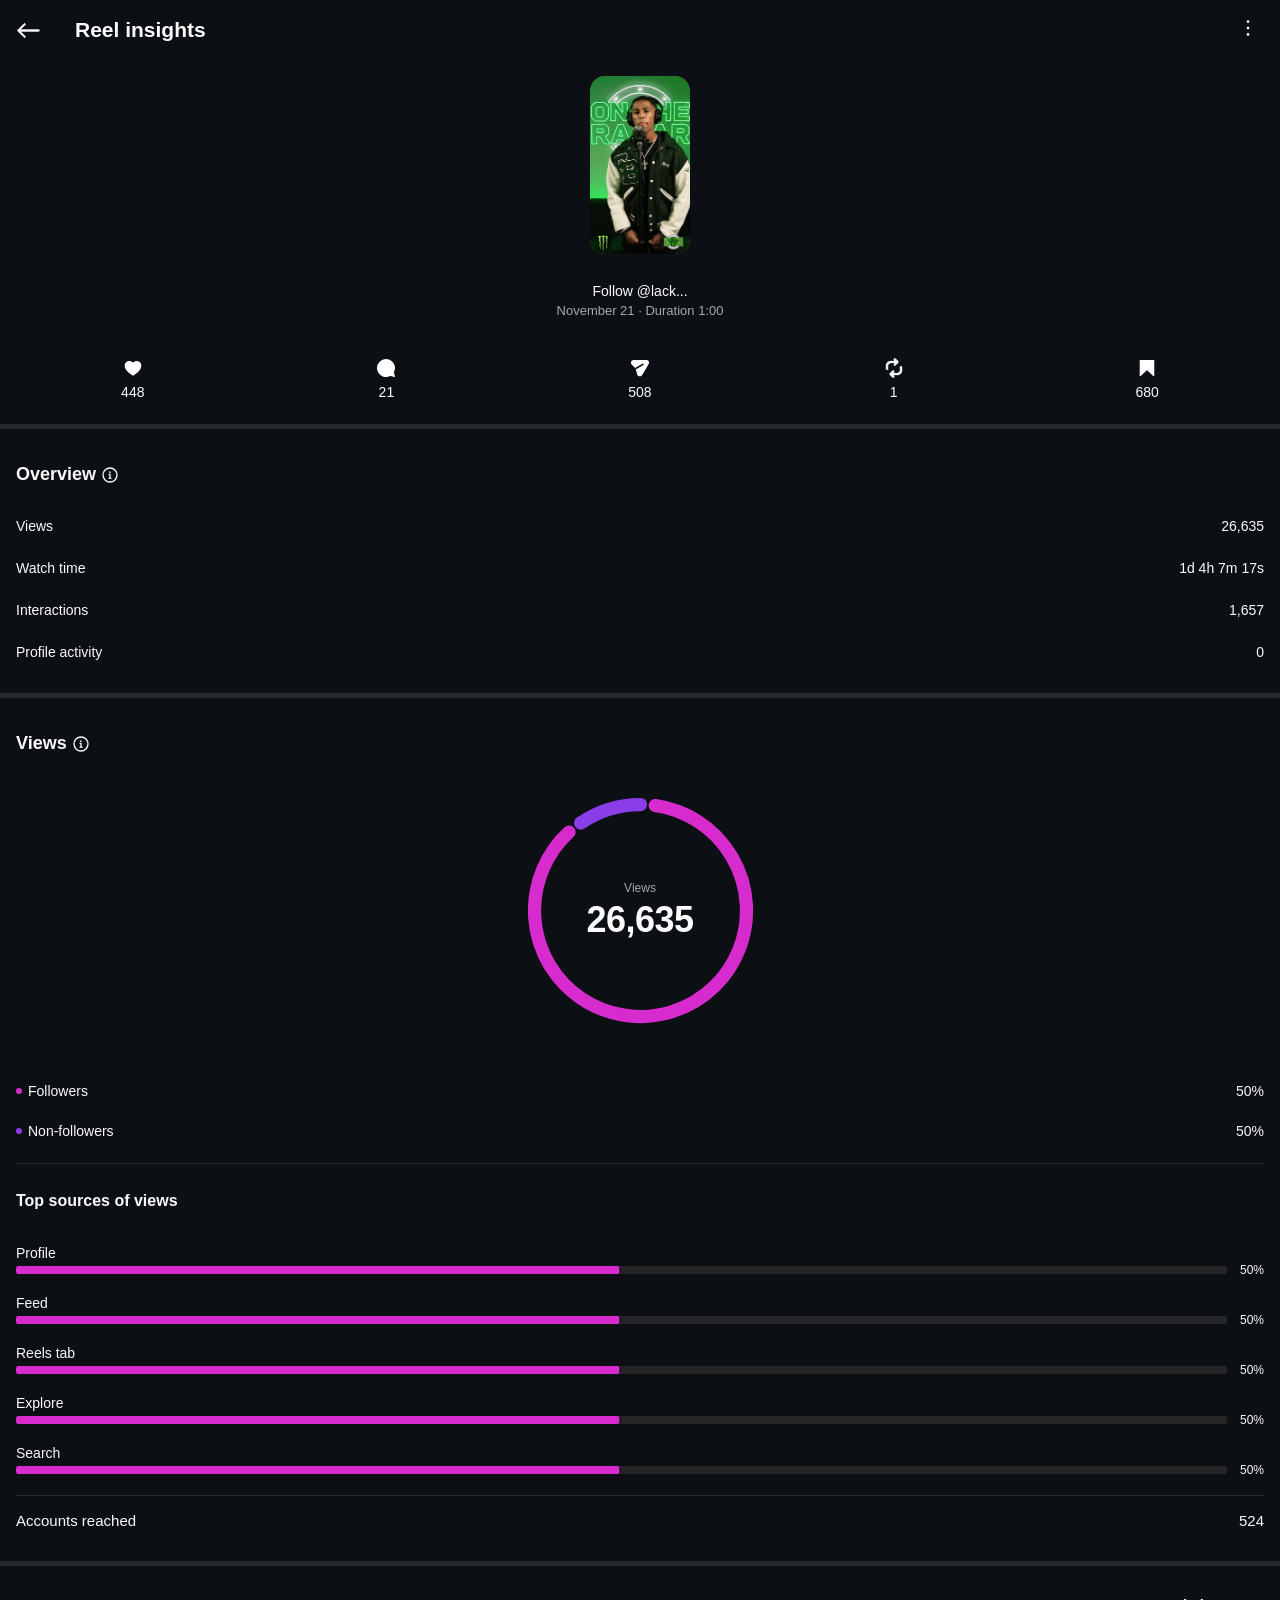
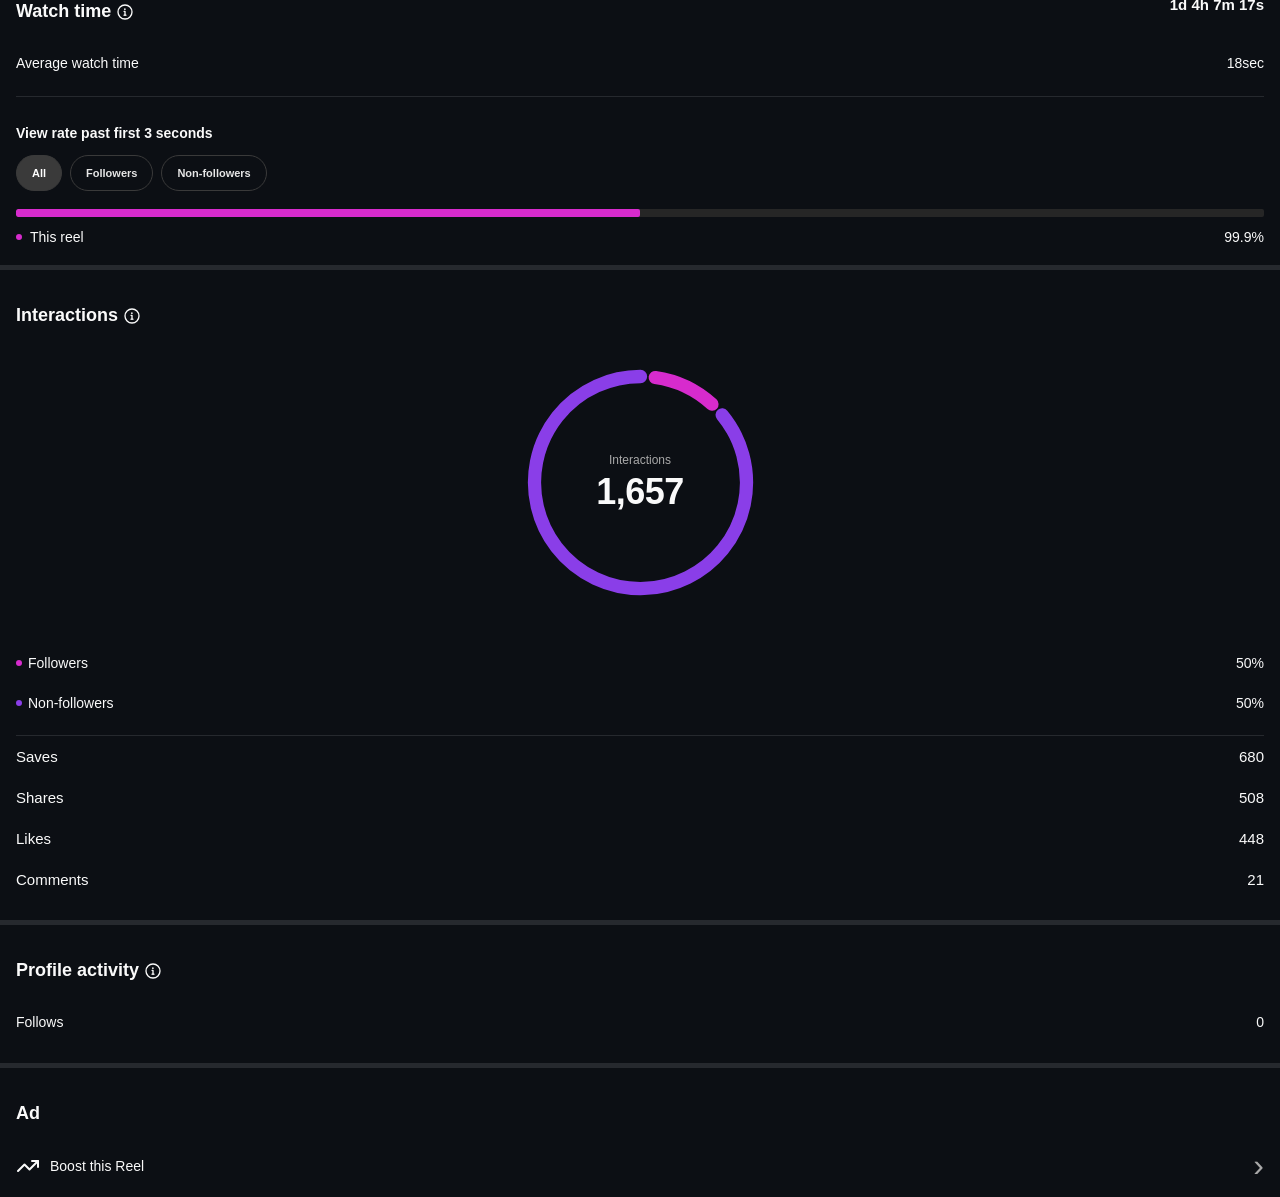
==== index.html @ 9120fc26 "Update index.html" ====
<!DOCTYPE html>
<html lang="en">
<head>
    <meta charset="UTF-8">
    <meta name="viewport" content="width=device-width, initial-scale=1.0, viewport-fit=cover">
    <meta name="apple-mobile-web-app-capable" content="yes">
    <meta name="apple-mobile-web-app-status-bar-style" content="black-translucent">
    <title>Reel insights</title>
    <style>
        * {
            margin: 0;
            padding: 0;
            box-sizing: border-box;
            -webkit-tap-highlight-color: transparent;
        }

        html, body {
            scrollbar-width: none;      /* Firefox */
        }

        html::-webkit-scrollbar,
        body::-webkit-scrollbar {
            display: none;              /* Chrome / Edge / Safari */
        }

        body {
            font-family: -apple-system, BlinkMacSystemFont, 'Segoe UI', Roboto, Helvetica, Arial, sans-serif;
            background: #0c0f14;
            color: #fafafa;
            overflow-x: hidden;
            overflow-y: auto;
            -webkit-overflow-scrolling: touch;
            padding-bottom: 0;
        }

        .header {
            position: sticky;
            top: 0;
            background: #0c0f14;
            padding: 17px 16px;
            display: flex;
            align-items: center;
            justify-content: space-between;
            z-index: 100;
        }

        .header-left {
            display: flex;
            align-items: center;
            gap: 16px;
        }

        .back-btn {
            cursor: pointer;
            padding: 0;
            display: flex;
            align-items: center;
            color: #fafafa;
        }

        .back-btn svg {
            width: 25px;
            height: 25px;
        }

        .header-title {
            font-size: 21px;
            font-weight: 600;
            color: #fafafa;
            margin-left: 18px;
        }

        .menu-btn {
            cursor: pointer;
            padding: 0;
            color: #fafafa;
            margin-right: 5px;
        }

        .menu-btn svg {
            width: 22px;
            height: 22px;
        }

        .video-preview {
            padding: 16px 16px 12px;
            display: flex;
            flex-direction: column;
            align-items: center;
            gap: 8px;
        }

        .video-thumbnail {
            width: 100px;
            height: 178px;
            background: linear-gradient(180deg, #3d6b28 0%, #5a8f3d 50%, #3d6b28 100%);
            border-radius: 15px;
            overflow: hidden;
            position: relative;
            display: flex;
            align-items: center;
            justify-content: center;
            margin-bottom: 20px;
        }

        .thumbnail-content {
            text-align: center;
            color: #fafafa;
            font-weight: 800;
            font-size: 18px;
            letter-spacing: 2px;
            text-transform: uppercase;
            line-height: 1.2;
            text-shadow: 0 2px 8px rgba(0,0,0,0.3);
        }

        .thumbnail-image {
            width: 100%;
            height: 100%;
            object-fit: cover;
            border-radius: 15px;
        }

        .video-caption {
            font-size: 14px;
            color: #fafafa;
            text-align: center;
            padding: 0 20px;
            line-height: 1.3;
            font-weight: 500;
            margin-bottom: -5px;
        }

        .video-date {
            font-size: 13px;
            color: #a8a8a8;
            margin-bottom: 12px;
        }

        .metrics {
            display: flex;
            justify-content: space-around;
            padding: 16px 8px 24px 8px;
            gap: 4px;
        }

        .metric {
            display: flex;
            flex-direction: column;
            align-items: center;
            gap: 6px;
            flex: 1;
        }

        .metric svg {
            width: 20px;
            height: 20px;
            color: #fafafa;
        }

        .metric img {
            width: 20px;
            height: 20px;
        }

        .metric-value {
            font-size: 14px;
            font-weight: 400;
            color: #fafafa;
        }

        .section {
            padding: 0;
            background: #0c0f14;
        }

        .section-content {
            padding: 20px 16px;
        }

        .section-divider {
            height: 5px;
            background: #26292e;
            margin: 0;
        }

        .section-header {
            display: flex;
            align-items: center;
            gap: 6px;
            margin-top: 15px;
            margin-bottom: 20px;
            font-size: 18px;
            font-weight: 700;
            color: #fafafa;
        }

        .info-icon {
            width: 16px;
            height: 16px;
            display: flex;
            align-items: center;
            justify-content: center;
            color: #fafafa;
            flex-shrink: 0;
        }

        .info-icon svg {
            width: 100%;
            height: 100%;
        }

        .stat-row {
            display: flex;
            justify-content: space-between;
            padding: 13px 0;
            font-size: 14px;
            align-items: center;
        }

        .stat-row:not(:last-child) {
            border-bottom: none;
        }

        .stat-label {
            color: #fafafa;
            font-weight: 400;
        }

        .stat-value {
            font-weight: 400;
            color: #fafafa;
        }

        .views-section {
            text-align: center;
        }

        .views-circle {
            width: 265px;
            height: 265px;
            margin: 24px auto 28px;
            position: relative;
        }

        .circle-svg {
            width: 100%;
            height: 100%;
        }

        .circle-bg-path {
            fill: none;
            stroke: #0c0f14;
            stroke-width: 10;
        }

        .circle-progress {
            fill: none;
            stroke-width: 10;
            stroke-linecap: round;
            stroke-linejoin: round;
        }

        .circle-blue {
            stroke: #8a3ee8;
        }

        .circle-pink {
            stroke: #d72bcd;
        }

        .circle-content {
            position: absolute;
            top: 50%;
            left: 50%;
            transform: translate(-50%, -50%);
            text-align: center;
        }

        .circle-label {
            font-size: 12px;
            color: #a8a8a8;
            margin-bottom: 4px;
            font-weight: 400;
        }

        .circle-value {
            font-size: 36px;
            font-weight: 700;
            letter-spacing: -0.5px;
            color: #fafafa;
        }

        .audience-breakdown {
            margin-top: 0;
        }

        .audience-divider {
            height: 1px;
            background: #26292e;
            margin: 12px 0 0 0;
            width: 100%;
        }

        .audience-item {
            display: flex;
            justify-content: space-between;
            padding: 12px 0;
            font-size: 14px;
            align-items: center;
        }

        .audience-item:not(:last-child) {
            border-bottom: none;
        }

        .audience-label {
            display: flex;
            align-items: center;
            gap: 6px;
            color: #fafafa;
            font-weight: 400;
        }

        .audience-value {
            color: #fafafa;
            font-weight: 400;
        }

        .audience-dot {
            width: 6px;
            height: 6px;
            border-radius: 50%;
            flex-shrink: 0;
        }

        .dot-blue { background: #8a3ee8; }
        .dot-pink { background: #d72bcd; }

        .top-sources {
            margin-top: 28px;
        }

        .source-title {
            font-size: 16px;
            font-weight: 700;
            margin-bottom: 35px;
            color: #fafafa;
            text-align: left;
        }

        .source-item {
            margin-bottom: 18px;
        }

        .source-label {
            display: flex;
            justify-content: space-between;
            margin-bottom: 2px;
            font-size: 14px;
        }

        .source-name {
            color: #fafafa;
            font-weight: 400;
        }

        .source-percentage {
            color: #fafafa;
            font-weight: 400;
            font-size: 12px;
        }

        .source-bar {
            width: 100%;
            display: flex;
            align-items: center;
            gap: 13px;
        }
        
        .source-bar-wrapper {
            flex: 1;
            height: 8px;
            background: #262626;
            border-radius: 2px;
            overflow: hidden;
        }

        .source-bar-fill {
            height: 100%;
            border-radius: 3px;
        }

        .bar-pink {
            background: #d72bcd;
            border-radius: 2px;
            box-shadow: inset -1.5px 0 0 0 #0c0f14;
        }

        .bar-gray {
            background: #262626;
        }

        .accounts-reached {
            display: flex;
            justify-content: space-between;
            align-items: center;
            padding: 12px 0;
            font-size: 15px;
            margin-top: 4px;
        }

        .watch-time-header {
            display: flex;
            justify-content: space-between;
            align-items: center;
            margin-bottom: 20px;
        }

        .watch-time-title {
            display: flex;
            align-items: center;
            gap: 6px;
            font-size: 18px;
            font-weight: 700;
            color: #fafafa;
            margin-top: 15px;
        }

        .watch-time-value {
            font-size: 15px;
            font-weight: 600;
            color: #fafafa;
        }

        .view-rate-section {
            margin-top: 28px;
        }

        .view-rate-title {
            font-size: 14px;
            font-weight: 600;
            margin-bottom: 14px;
            color: #fafafa;
        }

        .chips {
            display: flex;
            gap: 8px;
            margin-bottom: 18px;
        }

        .chip {
            padding: 11px 15px;
            font-size: 11px;
            color: #e6e6e6;
            background: transparent;
            border: 1px solid #3a3a3a;
            border-radius: 999px;
            font-weight: 600;
            cursor: pointer;
        }

        .chip.active {
            background: #3a3a3a;
            border-color: #3a3a3a;
            color: #fff;
        }

        .view-rate-bar {
            width: 100%;
            height: 8px;
            background: #262626;
            border-radius: 2px;
            overflow: hidden;
            margin-bottom: 12px;
        }

        .view-rate-fill {
            height: 100%;
            background: #d72bcd;
            border-radius: 2px;
            width: 50%;
        }

        .view-rate-legend {
            display: flex;
            align-items: center;
            gap: 8px;
            font-size: 14px;
        }

        .legend-dot {
            width: 6px;
            height: 6px;
            background: #d72bcd;
            border-radius: 50%;
            flex-shrink: 0;
        }

        .legend-text {
            color: #fafafa;
            font-weight: 400;
            font-size: 14px;
        }

        .legend-percentage {
            margin-left: auto;
            color: #fafafa;
            font-weight: 400;
            font-size: 14px;
        }

        .interactions-section {
            text-align: center;
        }

        .interaction-details {
            margin-top: 0;
            text-align: left;
        }

        .interaction-item {
            display: flex;
            justify-content: space-between;
            padding: 12px 0;
            font-size: 15px;
        }

        .interaction-item:not(:last-child) {
            border-bottom: none;
        }


        .ad-section {
            padding-bottom: 0 !important;
        }
        
        .section:last-child .section-content {
            padding-bottom: 0;
        }

        .ad-title {
            font-size: 18px;
            font-weight: 700;
            margin-top: 15px;
            margin-bottom: 10px;
            color: #fafafa;
        }

        .boost-row {
            display: flex;
            justify-content: space-between;
            align-items: center;
            padding: 13px 0;
            width: 100%;
        }

        .boost-left {
            display: flex;
            align-items: center;
            gap: 10px;
        }

        .boost-icon {
            width: 24px;
            height: 24px;
            display: flex;
            align-items: center;
        }

        .boost-icon svg {
            width: 100%;
            height: 100%;
            stroke: #fafafa;
            stroke-width: 2;
            fill: none;
        }

        .boost-text {
            font-size: 14px;
            font-weight: 400;
            color: #fafafa;
        }

        .arrow-icon {
            color: #a8a8a8;
            font-size: 32px;
            font-weight: 300;
        }
    </style>
</head>
<body>
    <div class="header">
        <div class="header-left">
            <div class="back-btn">
                <svg xmlns="http://www.w3.org/2000/svg" width="29" height="29" fill="currentColor" viewBox="0 0 16 16" stroke="currentColor" stroke-width="0.5">
                    <path fill-rule="evenodd" d="M15 8a.5.5 0 0 0-.5-.5H2.707l3.147-3.146a.5.5 0 1 0-.708-.708l-4 4a.5.5 0 0 0 0 .708l4 4a.5.5 0 0 0 .708-.708L2.707 8.5H14.5A.5.5 0 0 0 15 8"/>
                </svg>
            </div>
            <div class="header-title">Reel insights</div>
        </div>
        <div class="menu-btn">
            <svg fill="currentColor" viewBox="0 0 24 24">
                <circle cx="12" cy="5" r="1.5"/>
                <circle cx="12" cy="12" r="1.5"/>
                <circle cx="12" cy="19" r="1.5"/>
            </svg>
        </div>
    </div>

    <div class="video-preview">
        <div class="video-thumbnail">
            <img src="bazafoto.png" alt="Video thumbnail" class="thumbnail-image">
        </div>
        <div class="video-caption">Follow @lack...</div>
        <div class="video-date">November 21 · Duration 1:00</div>
    </div>

    <div class="metrics">
        <div class="metric">
            <svg aria-label="Like icon" fill="#ffffff" height="20" role="img" viewBox="0 0 24 24" width="20">
                <title>Like icon</title>
                <path d="M20.884 13.19c-1.351 2.48-4.001 5.12-8.379 7.67l-.503.3-.504-.3c-4.379-2.55-7.029-5.19-8.382-7.67-1.36-2.5-1.41-4.86-.514-6.67.887-1.79 2.647-2.91 4.601-3.01 1.651-.09 3.368.56 4.798 2.01 1.429-1.45 3.146-2.1 4.796-2.01 1.954.1 3.714 1.22 4.601 3.01.896 1.81.846 4.17-.514 6.67z" fill="#ffffff" stroke="none"></path>
            </svg>
            <div class="metric-value">448</div>
        </div>
        <div class="metric">
            <svg aria-label="Comment icon" fill="#ffffff" height="20" role="img" viewBox="0 0 24 24" width="20">
                <title>Comment icon</title>
                <path d="M20.656 17.008a9.993 9.993 0 1 0-3.59 3.615L22 22Z" fill="#ffffff" stroke="#ffffff" stroke-linejoin="round" stroke-width="1.5"></path>
            </svg>
            <div class="metric-value">21</div>
        </div>
        <div class="metric">
            <svg aria-label="Share icon" fill="#ffffff" height="20" role="img" viewBox="0 0 24 24" width="20">
                <title>Share icon</title>
                <path d="M13.973 20.046 21.77 6.928C22.8 5.195 21.55 3 19.535 3H4.466C2.138 3 .984 5.825 2.646 7.456l4.842 4.752 1.723 7.121c.548 2.266 3.571 2.721 4.762.717Z" fill="#ffffff" stroke="#ffffff" stroke-linejoin="round" stroke-width="1.5"></path>
                <line stroke="#0c0f14" stroke-linecap="round" stroke-linejoin="round" stroke-width="2" x1="7.488" x2="15.515" y1="12.208" y2="7.641"></line>
            </svg>
            <div class="metric-value">508</div>
        </div>
        <div class="metric">
            <img src="newrepost.png" alt="Repost icon" style="width: 20px; height: 20px; object-fit: contain;">
            <div class="metric-value">1</div>
        </div>
        <div class="metric">
            <svg aria-label="Save icon" fill="#ffffff" height="20" role="img" viewBox="0 0 24 24" width="20">
                <title>Save icon</title>
                <polygon points="20 21 12 13.44 4 21 4 3 20 3 20 21" fill="#ffffff" stroke="#ffffff" stroke-linecap="round" stroke-linejoin="round" stroke-width="1.5"></polygon>
            </svg>
            <div class="metric-value">680</div>
        </div>
    </div>

    <div class="section-divider"></div>

    <div class="section">
        <div class="section-content">
            <div class="section-header">
                <span>Overview</span>
                <div class="info-icon">
                    <svg aria-label="Info" fill="currentColor" height="16" role="img" viewBox="0 0 24 24" width="16"><title>Info</title><circle cx="12.001" cy="12.005" fill="none" r="10.5" stroke="currentColor" stroke-linecap="round" stroke-linejoin="round" stroke-width="2"></circle><circle cx="11.819" cy="7.709" r="1.25"></circle><line fill="none" stroke="currentColor" stroke-linecap="round" stroke-linejoin="round" stroke-width="2" x1="10.569" x2="13.432" y1="16.777" y2="16.777"></line><polyline fill="none" points="10.569 11.05 12 11.05 12 16.777" stroke="currentColor" stroke-linecap="round" stroke-linejoin="round" stroke-width="2"></polyline></svg>
                </div>
            </div>
            <div>
                <div class="stat-row">
                    <div class="stat-label">Views</div>
                    <div class="stat-value">26,635</div>
                </div>
                <div class="stat-row">
                    <div class="stat-label">Watch time</div>
                    <div class="stat-value">1d 4h 7m 17s</div>
                </div>
                <div class="stat-row">
                    <div class="stat-label">Interactions</div>
                    <div class="stat-value">1,657</div>
                </div>
                <div class="stat-row">
                    <div class="stat-label">Profile activity</div>
                    <div class="stat-value">0</div>
                </div>
            </div>
        </div>
    </div>

    <div class="section-divider"></div>

    <div class="section">
        <div class="section-content views-section">
            <div class="section-header">
                <span>Views</span>
                <div class="info-icon">
                    <svg aria-label="Info" fill="currentColor" height="16" role="img" viewBox="0 0 24 24" width="16"><title>Info</title><circle cx="12.001" cy="12.005" fill="none" r="10.5" stroke="currentColor" stroke-linecap="round" stroke-linejoin="round" stroke-width="2"></circle><circle cx="11.819" cy="7.709" r="1.25"></circle><line fill="none" stroke="currentColor" stroke-linecap="round" stroke-linejoin="round" stroke-width="2" x1="10.569" x2="13.432" y1="16.777" y2="16.777"></line><polyline fill="none" points="10.569 11.05 12 11.05 12 16.777" stroke="currentColor" stroke-linecap="round" stroke-linejoin="round" stroke-width="2"></polyline></svg>
                </div>
            </div>
            <div class="views-circle">
                <svg class="circle-svg" viewBox="0 0 200 200">
                    <circle class="circle-bg-path" cx="100" cy="100" r="80"/>
                    <path id="views-blue" class="circle-progress circle-blue"/>
                    <path id="views-pink" class="circle-progress circle-pink"/>
                </svg>
                <div class="circle-content">
                    <div class="circle-label">Views</div>
                    <div class="circle-value">26,635</div>
                </div>
            </div>
            <div class="audience-breakdown">
                <div class="audience-item">
                    <div class="audience-label">
                        <div class="audience-dot dot-pink"></div>
                        <span>Followers</span>
                    </div>
                    <div class="audience-value">50%</div>
                </div>
                <div class="audience-item">
                    <div class="audience-label">
                        <div class="audience-dot dot-blue"></div>
                        <span>Non-followers</span>
                    </div>
                    <div class="audience-value">50%</div>
                </div>
                <div class="audience-divider"></div>
            </div>

            <div class="top-sources">
                <div class="source-title">Top sources of views</div>
                
                <div class="source-item">
                    <div class="source-label">
                        <span class="source-name">Profile</span>
                    </div>
                    <div class="source-bar">
                        <div class="source-bar-wrapper">
                            <div class="source-bar-fill bar-pink" style="width: 50%"></div>
                        </div>
                        <span class="source-percentage">50%</span>
                    </div>
                </div>

                <div class="source-item">
                    <div class="source-label">
                        <span class="source-name">Feed</span>
                    </div>
                    <div class="source-bar">
                        <div class="source-bar-wrapper">
                            <div class="source-bar-fill bar-pink" style="width: 50%"></div>
                        </div>
                        <span class="source-percentage">50%</span>
                    </div>
                </div>

                <div class="source-item">
                    <div class="source-label">
                        <span class="source-name">Reels tab</span>
                    </div>
                    <div class="source-bar">
                        <div class="source-bar-wrapper">
                            <div class="source-bar-fill bar-pink" style="width: 50%"></div>
                        </div>
                        <span class="source-percentage">50%</span>
                    </div>
                </div>

                <div class="source-item">
                    <div class="source-label">
                        <span class="source-name">Explore</span>
                    </div>
                    <div class="source-bar">
                        <div class="source-bar-wrapper">
                            <div class="source-bar-fill bar-pink" style="width: 50%"></div>
                        </div>
                        <span class="source-percentage">50%</span>
                    </div>
                </div>

                <div class="source-item">
                    <div class="source-label">
                        <span class="source-name">Search</span>
                    </div>
                    <div class="source-bar">
                        <div class="source-bar-wrapper">
                            <div class="source-bar-fill bar-pink" style="width: 50%"></div>
                        </div>
                        <span class="source-percentage">50%</span>
                    </div>
                </div>
                <div class="audience-divider"></div>

                <div class="accounts-reached">
                    <span class="stat-label">Accounts reached</span>
                    <span class="stat-value">524</span>
                </div>
            </div>
        </div>
    </div>

    <div class="section-divider"></div>

    <div class="section">
        <div class="section-content">
            <div class="watch-time-header">
                <div class="watch-time-title">
                    <span>Watch time</span>
                    <div class="info-icon">
                        <svg aria-label="Info" fill="currentColor" height="16" role="img" viewBox="0 0 24 24" width="16"><title>Info</title><circle cx="12.001" cy="12.005" fill="none" r="10.5" stroke="currentColor" stroke-linecap="round" stroke-linejoin="round" stroke-width="2"></circle><circle cx="11.819" cy="7.709" r="1.25"></circle><line fill="none" stroke="currentColor" stroke-linecap="round" stroke-linejoin="round" stroke-width="2" x1="10.569" x2="13.432" y1="16.777" y2="16.777"></line><polyline fill="none" points="10.569 11.05 12 11.05 12 16.777" stroke="currentColor" stroke-linecap="round" stroke-linejoin="round" stroke-width="2"></polyline></svg>
                    </div>
                </div>
                <div class="watch-time-value">1d 4h 7m 17s</div>
            </div>
            <div class="stat-row">
                <div class="stat-label">Average watch time</div>
                <div class="stat-value">18sec</div>
            </div>
            <div class="audience-divider"></div>

            <div class="view-rate-section">
                <div class="view-rate-title">View rate past first 3 seconds</div>
                <div class="chips">
                    <button class="chip active">All</button>
                    <button class="chip">Followers</button>
                    <button class="chip">Non-followers</button>
                </div>
                <div class="view-rate-bar">
                    <div class="view-rate-fill"></div>
                </div>
                <div class="view-rate-legend">
                    <div class="legend-dot"></div>
                    <span class="legend-text">This reel</span>
                    <span class="legend-percentage">99.9%</span>
                </div>
            </div>
        </div>
    </div>

    <div class="section-divider"></div>

    <div class="section">
        <div class="section-content interactions-section">
            <div class="section-header">
                <span>Interactions</span>
                <div class="info-icon">
                    <svg aria-label="Info" fill="currentColor" height="16" role="img" viewBox="0 0 24 24" width="16"><title>Info</title><circle cx="12.001" cy="12.005" fill="none" r="10.5" stroke="currentColor" stroke-linecap="round" stroke-linejoin="round" stroke-width="2"></circle><circle cx="11.819" cy="7.709" r="1.25"></circle><line fill="none" stroke="currentColor" stroke-linecap="round" stroke-linejoin="round" stroke-width="2" x1="10.569" x2="13.432" y1="16.777" y2="16.777"></line><polyline fill="none" points="10.569 11.05 12 11.05 12 16.777" stroke="currentColor" stroke-linecap="round" stroke-linejoin="round" stroke-width="2"></polyline></svg>
                </div>
            </div>
            <div class="views-circle">
                <svg class="circle-svg" viewBox="0 0 200 200">
                    <circle class="circle-bg-path" cx="100" cy="100" r="80"/>
                    <path id="interactions-blue" class="circle-progress circle-blue"/>
                    <path id="interactions-pink" class="circle-progress circle-pink"/>
                </svg>
                <div class="circle-content">
                    <div class="circle-label">Interactions</div>
                    <div class="circle-value">1,657</div>
                </div>
            </div>
            <div class="audience-breakdown">
                <div class="audience-item">
                    <div class="audience-label">
                        <div class="audience-dot dot-pink"></div>
                        <span>Followers</span>
                    </div>
                    <div class="audience-value">50%</div>
                </div>
                <div class="audience-item">
                    <div class="audience-label">
                        <div class="audience-dot dot-blue"></div>
                        <span>Non-followers</span>
                    </div>
                    <div class="audience-value">50%</div>
                </div>
                <div class="audience-divider"></div>
            </div>

            <div class="interaction-details">
                <div class="interaction-item">
                    <div class="stat-label">Saves</div>
                    <div class="stat-value">680</div>
                </div>
                <div class="interaction-item">
                    <div class="stat-label">Shares</div>
                    <div class="stat-value">508</div>
                </div>
                <div class="interaction-item">
                    <div class="stat-label">Likes</div>
                    <div class="stat-value">448</div>
                </div>
                <div class="interaction-item">
                    <div class="stat-label">Comments</div>
                    <div class="stat-value">21</div>
                </div>
            </div>
        </div>
    </div>

    <div class="section-divider"></div>

    <div class="section">
        <div class="section-content">
            <div class="section-header">
                <span>Profile activity</span>
                <div class="info-icon">
                    <svg aria-label="Info" fill="currentColor" height="16" role="img" viewBox="0 0 24 24" width="16"><title>Info</title><circle cx="12.001" cy="12.005" fill="none" r="10.5" stroke="currentColor" stroke-linecap="round" stroke-linejoin="round" stroke-width="2"></circle><circle cx="11.819" cy="7.709" r="1.25"></circle><line fill="none" stroke="currentColor" stroke-linecap="round" stroke-linejoin="round" stroke-width="2" x1="10.569" x2="13.432" y1="16.777" y2="16.777"></line><polyline fill="none" points="10.569 11.05 12 11.05 12 16.777" stroke="currentColor" stroke-linecap="round" stroke-linejoin="round" stroke-width="2"></polyline></svg>
                </div>
            </div>
            <div class="stat-row">
                <div class="stat-label">Follows</div>
                <div class="stat-value">0</div>
            </div>
        </div>
    </div>

    <div class="section-divider"></div>

    <div class="section">
        <div class="section-content ad-section">
            <h2 class="ad-title">Ad</h2>
            
            <div class="boost-row">
                <div class="boost-left">
                    <div class="boost-icon">
                        <svg viewBox="0 0 24 24">
                            <polyline points="22 7 13.5 15.5 8.5 10.5 2 17" stroke-linecap="round" stroke-linejoin="round"/>
                            <polyline points="16 7 22 7 22 13" stroke-linecap="round" stroke-linejoin="round"/>
                        </svg>
                    </div>
                    <span class="boost-text">Boost this Reel</span>
                </div>
                <span class="arrow-icon">›</span>
            </div>
        </div>
    </div>

    <script>
        const cx = 100;
        const cy = 100;
        const r = 80;

        // Утилита: полярные → декартовы
        function polar(cx, cy, r, angle) {
            const rad = (angle - 90) * Math.PI / 180;
            return {
                x: cx + r * Math.cos(rad),
                y: cy + r * Math.sin(rad)
            };
        }

        // Дуга SVG
        function arcPath(cx, cy, r, startAngle, endAngle) {
            const start = polar(cx, cy, r, startAngle);
            const end = polar(cx, cy, r, endAngle);
            const largeArc = endAngle - startAngle > 180 ? 1 : 0;

            return `
                M ${start.x} ${start.y}
                A ${r} ${r} 0 ${largeArc} 1 ${end.x} ${end.y}
            `;
        }

        function updateChart(blueId, pinkId, bluePercent) {
            const gapDeg = 8;                 // Размер gap в градусах
            const totalGap = gapDeg * 2;

            const usable = 360 - totalGap;

            const blueDeg = usable * (bluePercent / 100);
            const pinkDeg = usable - blueDeg;

            let angle = 0;

            // GAP (начальный)
            angle += gapDeg;

            // PINK (теперь первый)
            const pinkStart = angle;
            const pinkEnd = angle + pinkDeg;
            angle = pinkEnd;

            // GAP
            angle += gapDeg;

            // BLUE (теперь второй)
            const blueStart = angle;
            const blueEnd = angle + blueDeg;

            document.getElementById(pinkId)
                .setAttribute('d', arcPath(cx, cy, r, pinkStart, pinkEnd));

            document.getElementById(blueId)
                .setAttribute('d', arcPath(cx, cy, r, blueStart, blueEnd));
        }

        // Инициализация кругов при загрузке
        window.addEventListener('DOMContentLoaded', () => {
            // Views: 50% синий (non-followers), 50% розовый (followers)
            updateChart('views-blue', 'views-pink', 10);
            
            // Interactions: 50% синий (non-followers), 50% розовый (followers)
            updateChart('interactions-blue', 'interactions-pink', 90);
        });
    </script>
</body>
</html>
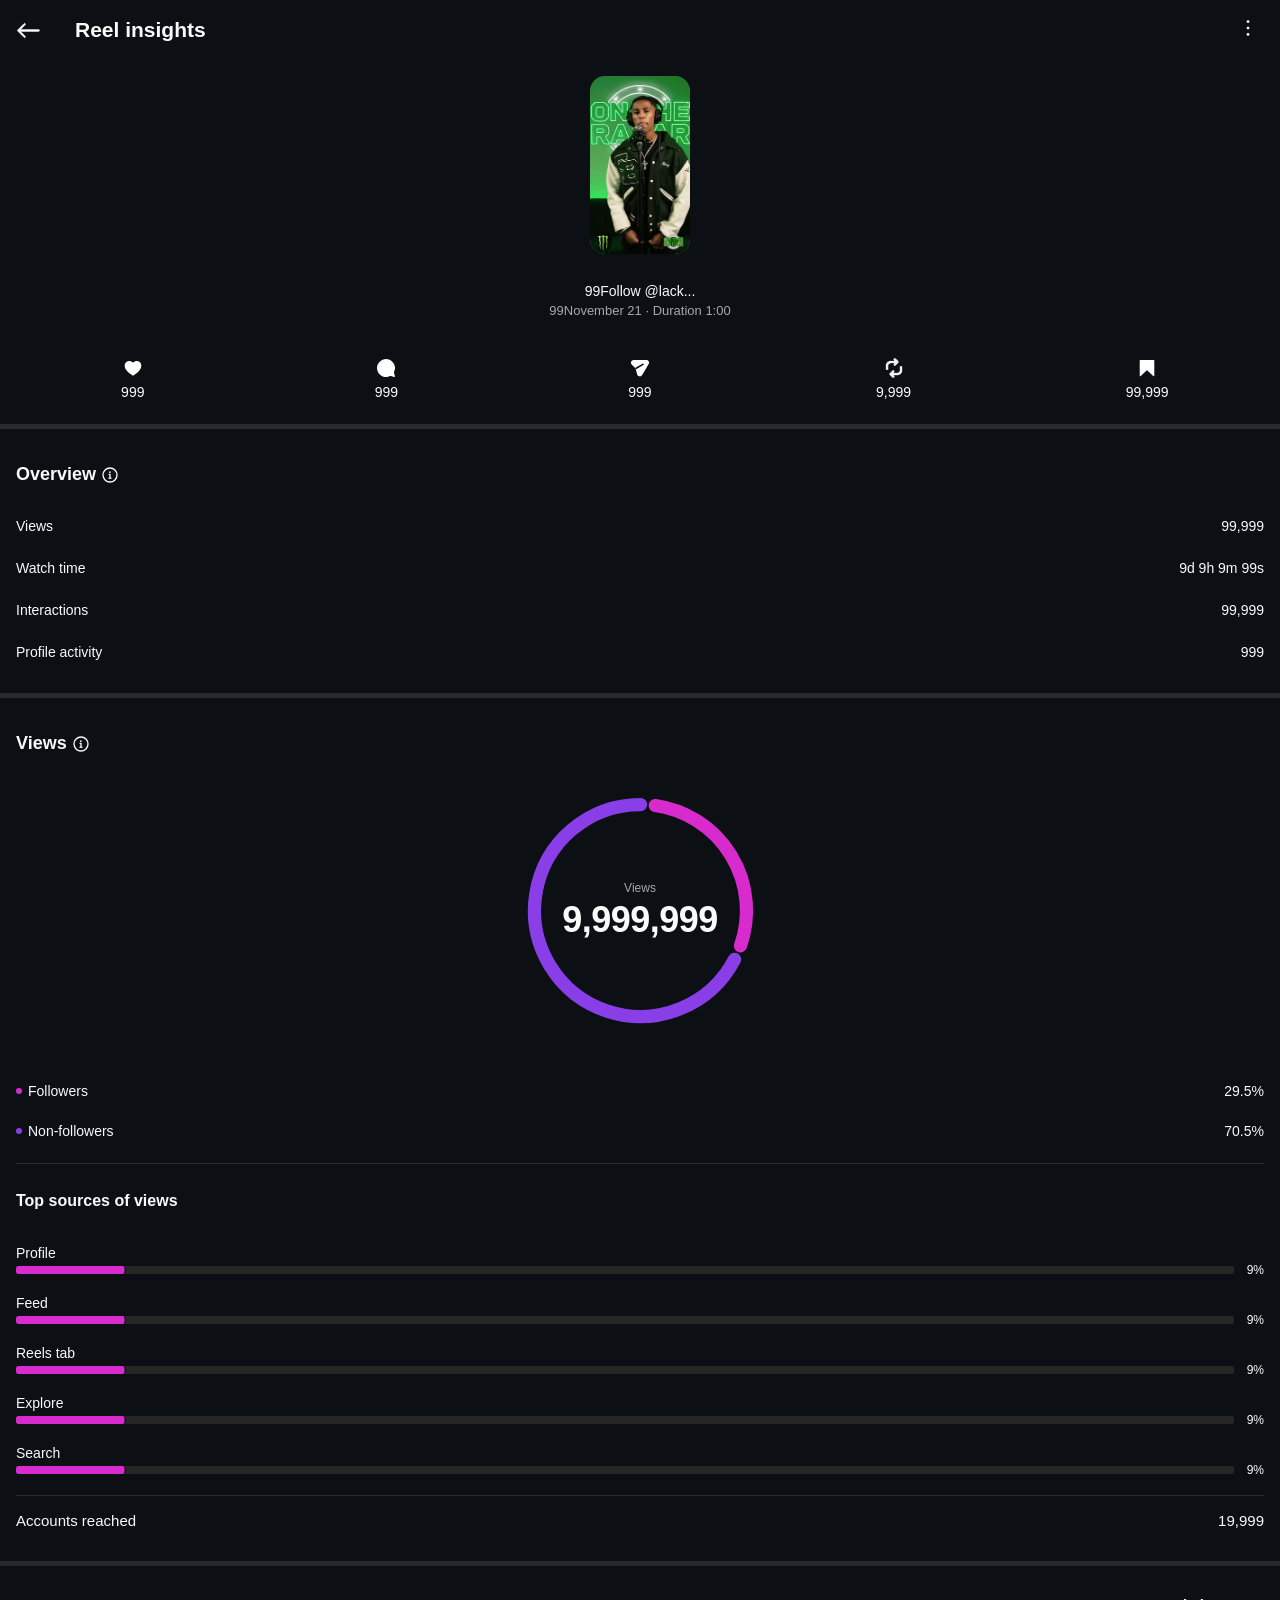
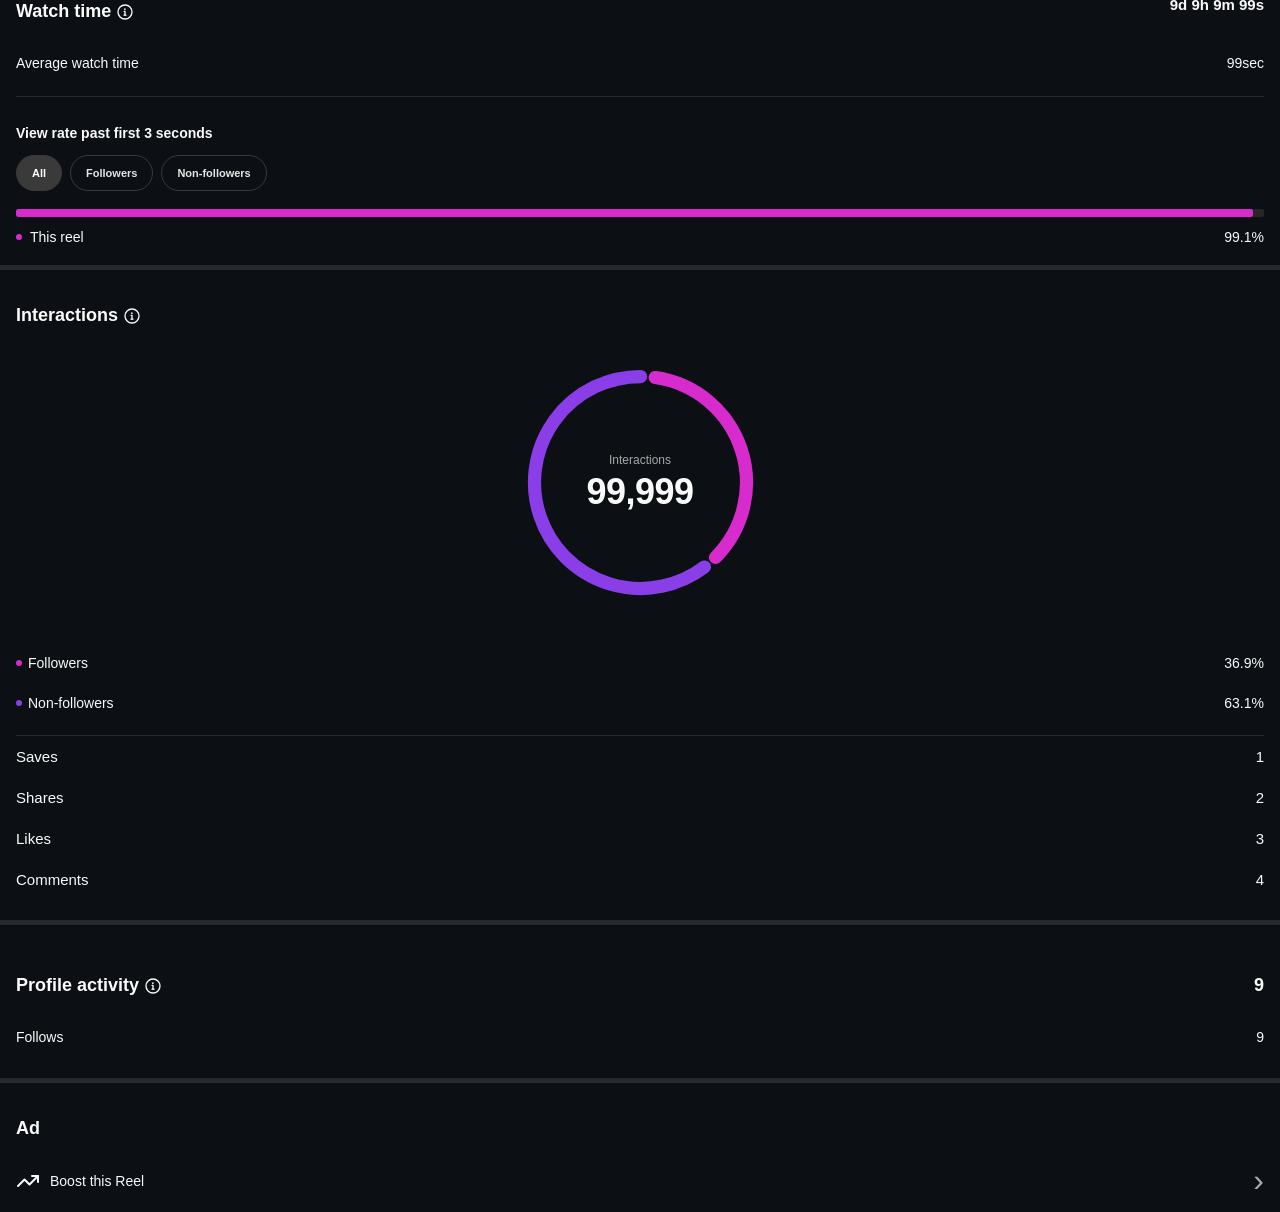
==== commit 12abbb2d: "Update index.html" ====
--- a/index.html
+++ b/index.html
@@ -195,6 +195,30 @@
             color: #fafafa;
         }
 
+        .profile-activity-header {
+            display: flex;
+            justify-content: space-between;
+            align-items: center;
+            margin-bottom: 20px;
+        }
+
+        .profile-activity-title {
+            display: flex;
+            align-items: center;
+            gap: 6px;
+            font-size: 18px;
+            font-weight: 700;
+            color: #fafafa;
+            margin-top: 15px;
+        }
+
+        .profile-activity-value {
+            font-size: 18px;
+            font-weight: 700;
+            color: #fafafa;
+            margin-top: 15px;
+        }
+
         .info-icon {
             width: 16px;
             height: 16px;
@@ -897,11 +921,14 @@
 
     <div class="section">
         <div class="section-content">
-            <div class="section-header">
-                <span>Profile activity</span>
-                <div class="info-icon">
-                    <svg aria-label="Info" fill="currentColor" height="16" role="img" viewBox="0 0 24 24" width="16"><title>Info</title><circle cx="12.001" cy="12.005" fill="none" r="10.5" stroke="currentColor" stroke-linecap="round" stroke-linejoin="round" stroke-width="2"></circle><circle cx="11.819" cy="7.709" r="1.25"></circle><line fill="none" stroke="currentColor" stroke-linecap="round" stroke-linejoin="round" stroke-width="2" x1="10.569" x2="13.432" y1="16.777" y2="16.777"></line><polyline fill="none" points="10.569 11.05 12 11.05 12 16.777" stroke="currentColor" stroke-linecap="round" stroke-linejoin="round" stroke-width="2"></polyline></svg>
-                </div>
+            <div class="section-header profile-activity-header">
+                <div class="profile-activity-title">
+                    <span>Profile activity</span>
+                    <div class="info-icon">
+                        <svg aria-label="Info" fill="currentColor" height="16" role="img" viewBox="0 0 24 24" width="16"><title>Info</title><circle cx="12.001" cy="12.005" fill="none" r="10.5" stroke="currentColor" stroke-linecap="round" stroke-linejoin="round" stroke-width="2"></circle><circle cx="11.819" cy="7.709" r="1.25"></circle><line fill="none" stroke="currentColor" stroke-linecap="round" stroke-linejoin="round" stroke-width="2" x1="10.569" x2="13.432" y1="16.777" y2="16.777"></line><polyline fill="none" points="10.569 11.05 12 11.05 12 16.777" stroke="currentColor" stroke-linecap="round" stroke-linejoin="round" stroke-width="2"></polyline></svg>
+                    </div>
+                </div>
+                <div class="profile-activity-value">0</div>
             </div>
             <div class="stat-row">
                 <div class="stat-label">Follows</div>
@@ -931,73 +958,6 @@
         </div>
     </div>
 
-    <script>
-        const cx = 100;
-        const cy = 100;
-        const r = 80;
-
-        // Утилита: полярные → декартовы
-        function polar(cx, cy, r, angle) {
-            const rad = (angle - 90) * Math.PI / 180;
-            return {
-                x: cx + r * Math.cos(rad),
-                y: cy + r * Math.sin(rad)
-            };
-        }
-
-        // Дуга SVG
-        function arcPath(cx, cy, r, startAngle, endAngle) {
-            const start = polar(cx, cy, r, startAngle);
-            const end = polar(cx, cy, r, endAngle);
-            const largeArc = endAngle - startAngle > 180 ? 1 : 0;
-
-            return `
-                M ${start.x} ${start.y}
-                A ${r} ${r} 0 ${largeArc} 1 ${end.x} ${end.y}
-            `;
-        }
-
-        function updateChart(blueId, pinkId, bluePercent) {
-            const gapDeg = 8;                 // Размер gap в градусах
-            const totalGap = gapDeg * 2;
-
-            const usable = 360 - totalGap;
-
-            const blueDeg = usable * (bluePercent / 100);
-            const pinkDeg = usable - blueDeg;
-
-            let angle = 0;
-
-            // GAP (начальный)
-            angle += gapDeg;
-
-            // PINK (теперь первый)
-            const pinkStart = angle;
-            const pinkEnd = angle + pinkDeg;
-            angle = pinkEnd;
-
-            // GAP
-            angle += gapDeg;
-
-            // BLUE (теперь второй)
-            const blueStart = angle;
-            const blueEnd = angle + blueDeg;
-
-            document.getElementById(pinkId)
-                .setAttribute('d', arcPath(cx, cy, r, pinkStart, pinkEnd));
-
-            document.getElementById(blueId)
-                .setAttribute('d', arcPath(cx, cy, r, blueStart, blueEnd));
-        }
-
-        // Инициализация кругов при загрузке
-        window.addEventListener('DOMContentLoaded', () => {
-            // Views: 50% синий (non-followers), 50% розовый (followers)
-            updateChart('views-blue', 'views-pink', 10);
-            
-            // Interactions: 50% синий (non-followers), 50% розовый (followers)
-            updateChart('interactions-blue', 'interactions-pink', 90);
-        });
-    </script>
+    <script src="script.js"></script>
 </body>
 </html>
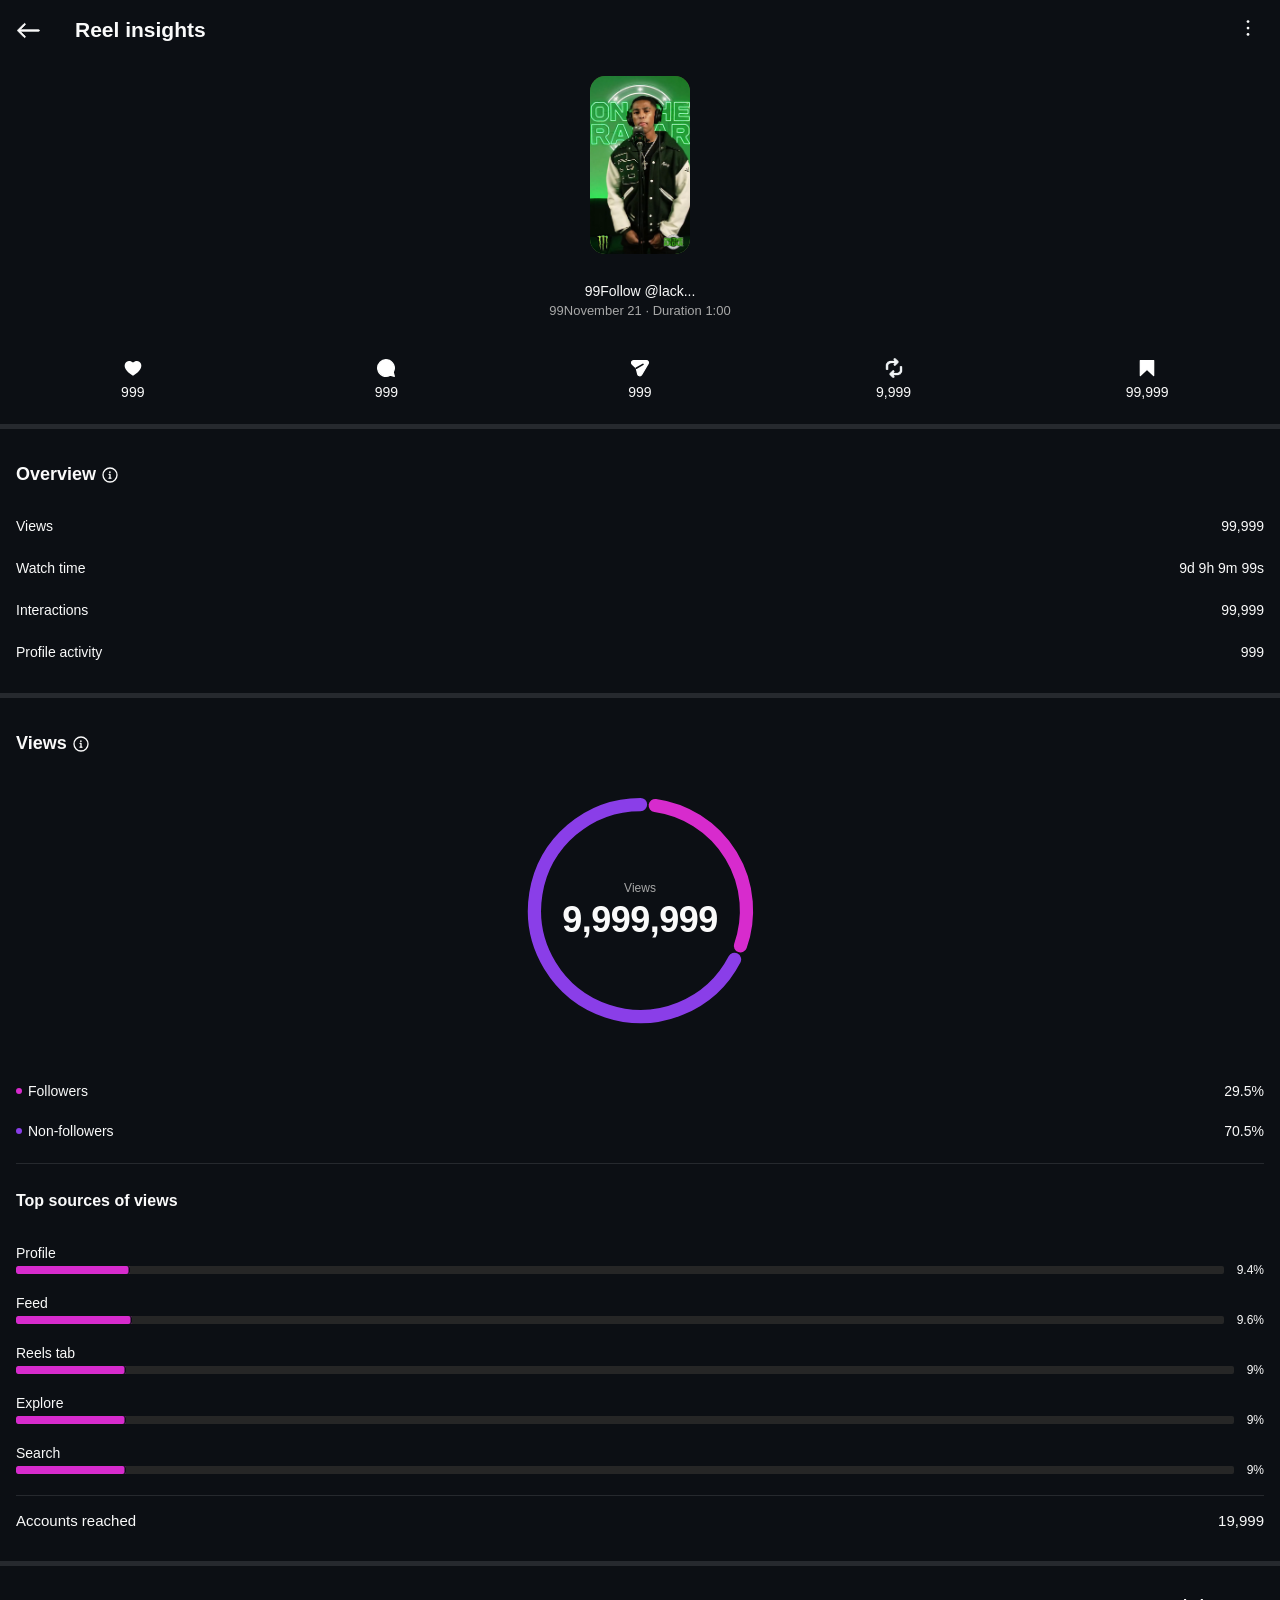
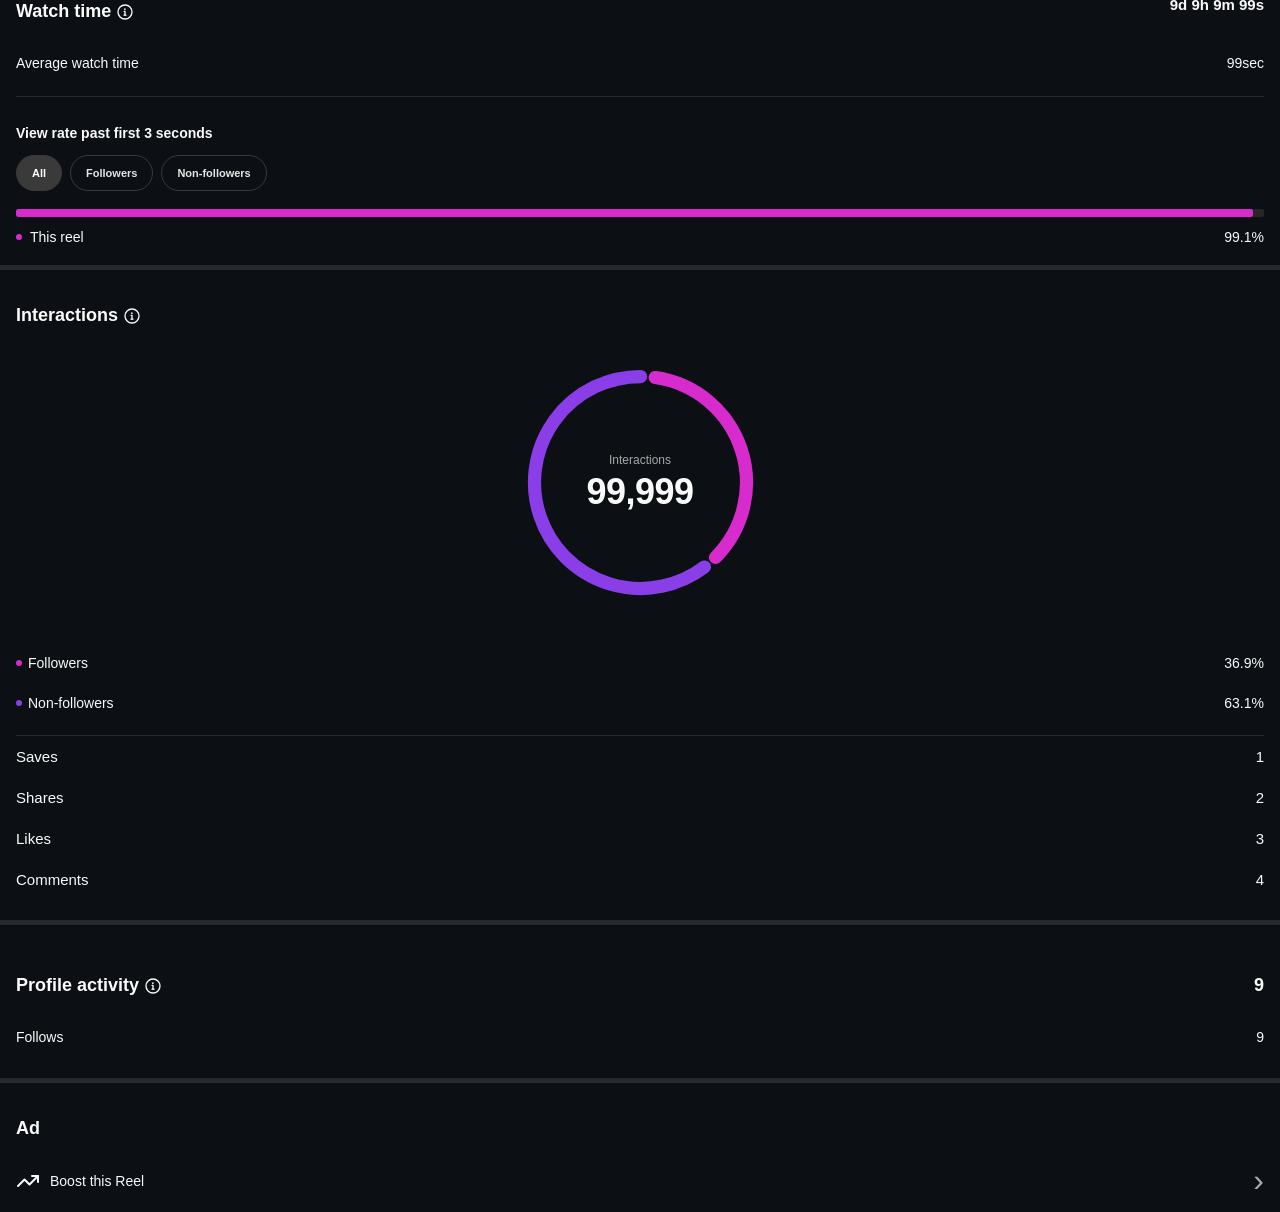
==== commit 7bd6e322: "Update index.html" ====
--- a/index.html
+++ b/index.html
@@ -961,3 +961,4 @@
     <script src="script.js"></script>
 </body>
 </html>
+
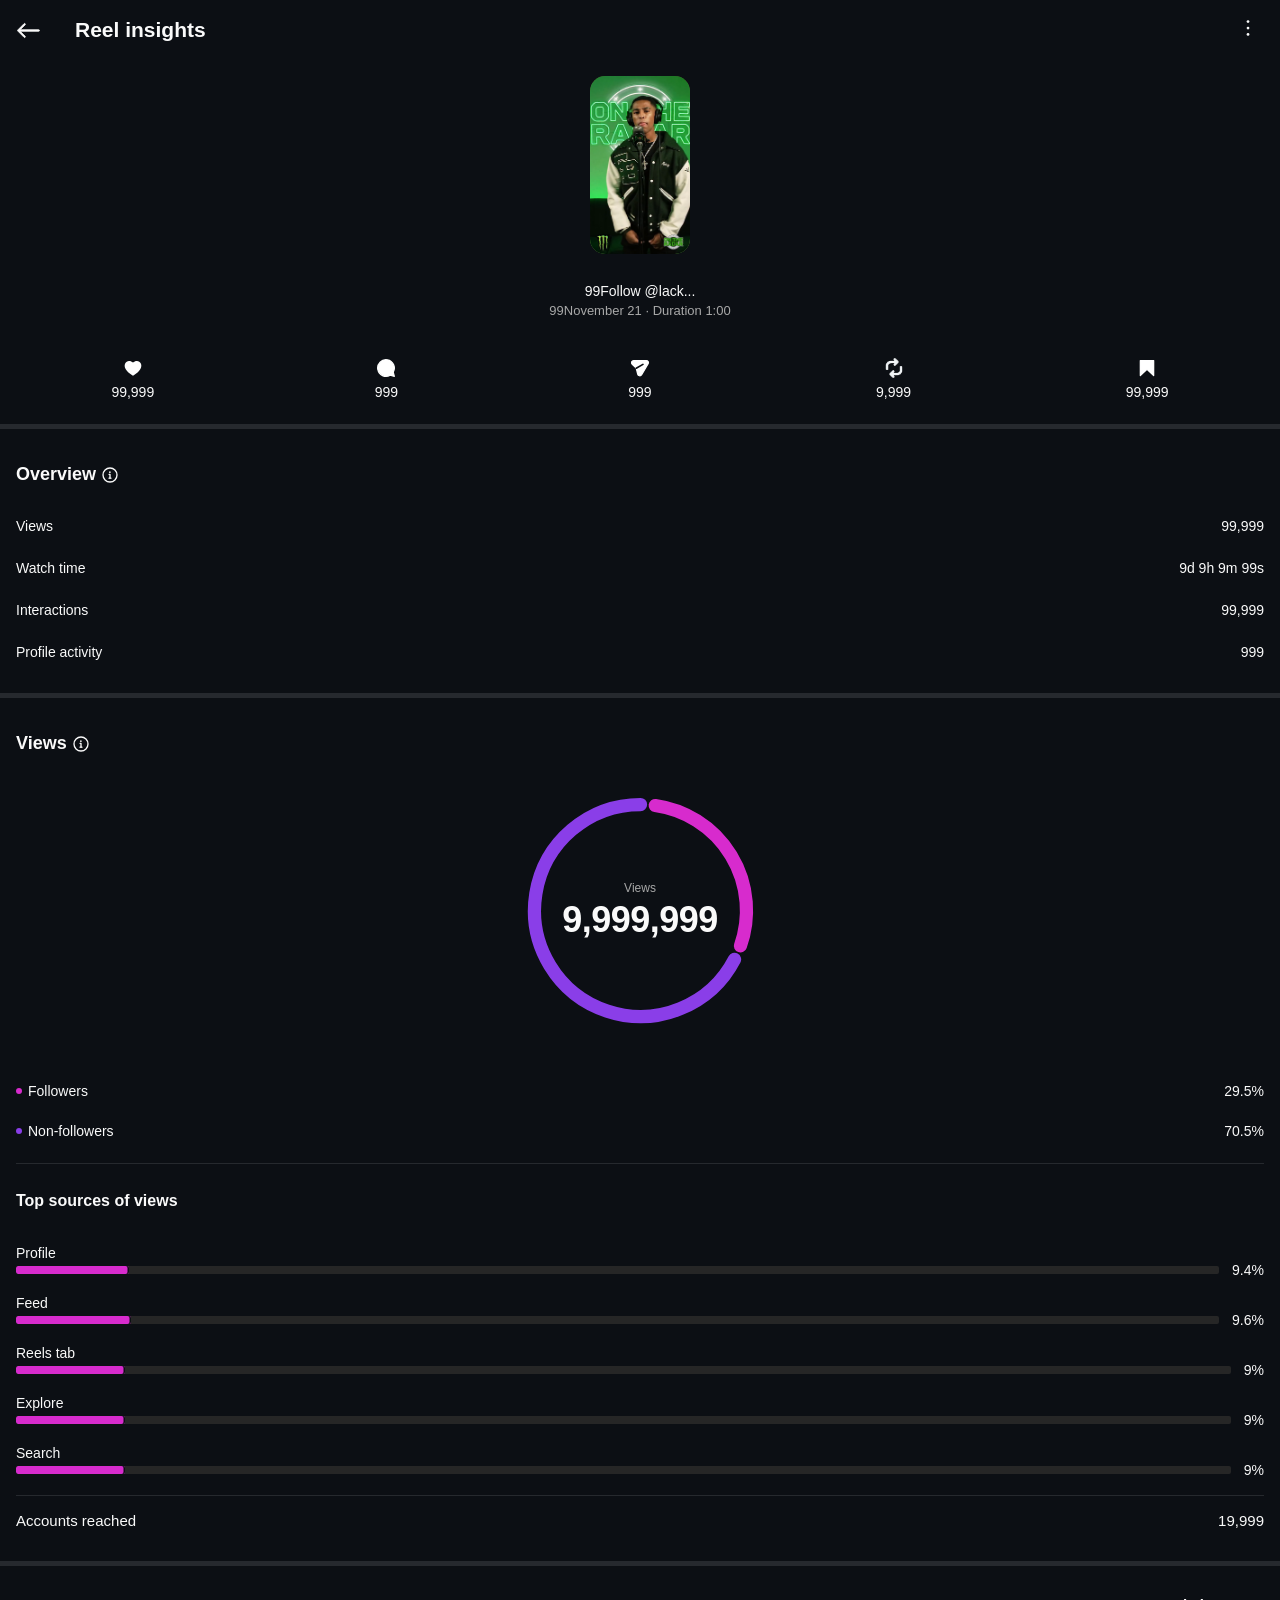
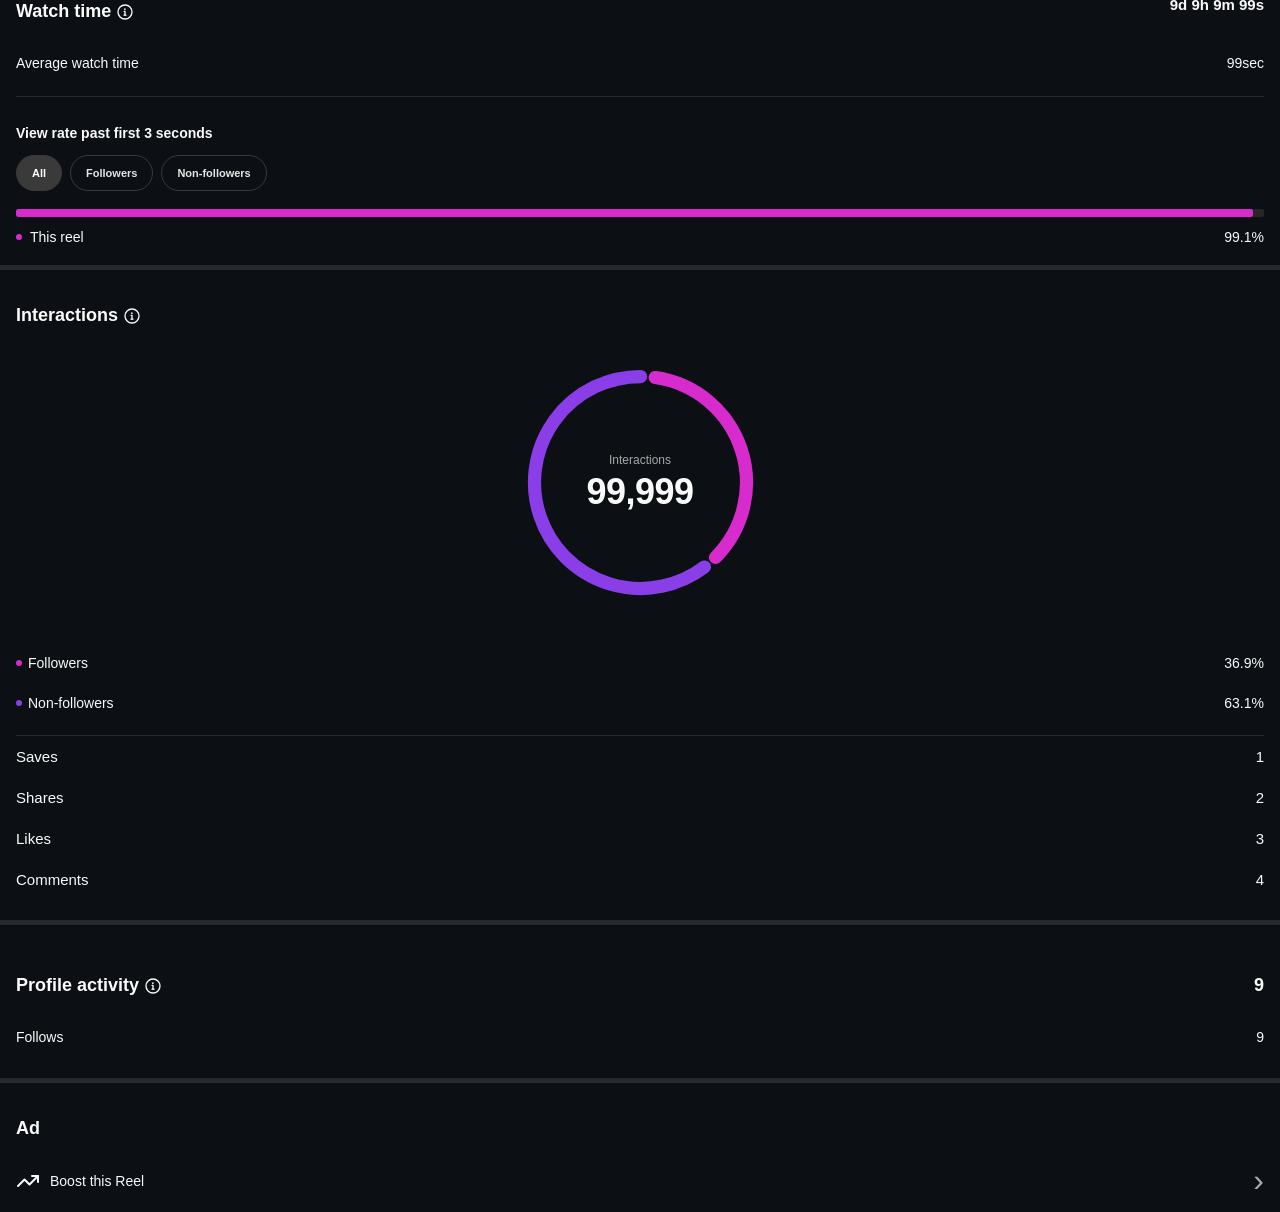
==== commit b41eda51: "Update index.html" ====
--- a/index.html
+++ b/index.html
@@ -392,7 +392,9 @@
         .source-percentage {
             color: #fafafa;
             font-weight: 400;
-            font-size: 12px;
+            font-size: 14px;
+            flex-shrink: 0;
+            line-height: 1;
         }
 
         .source-bar {
@@ -961,4 +963,3 @@
     <script src="script.js"></script>
 </body>
 </html>
-
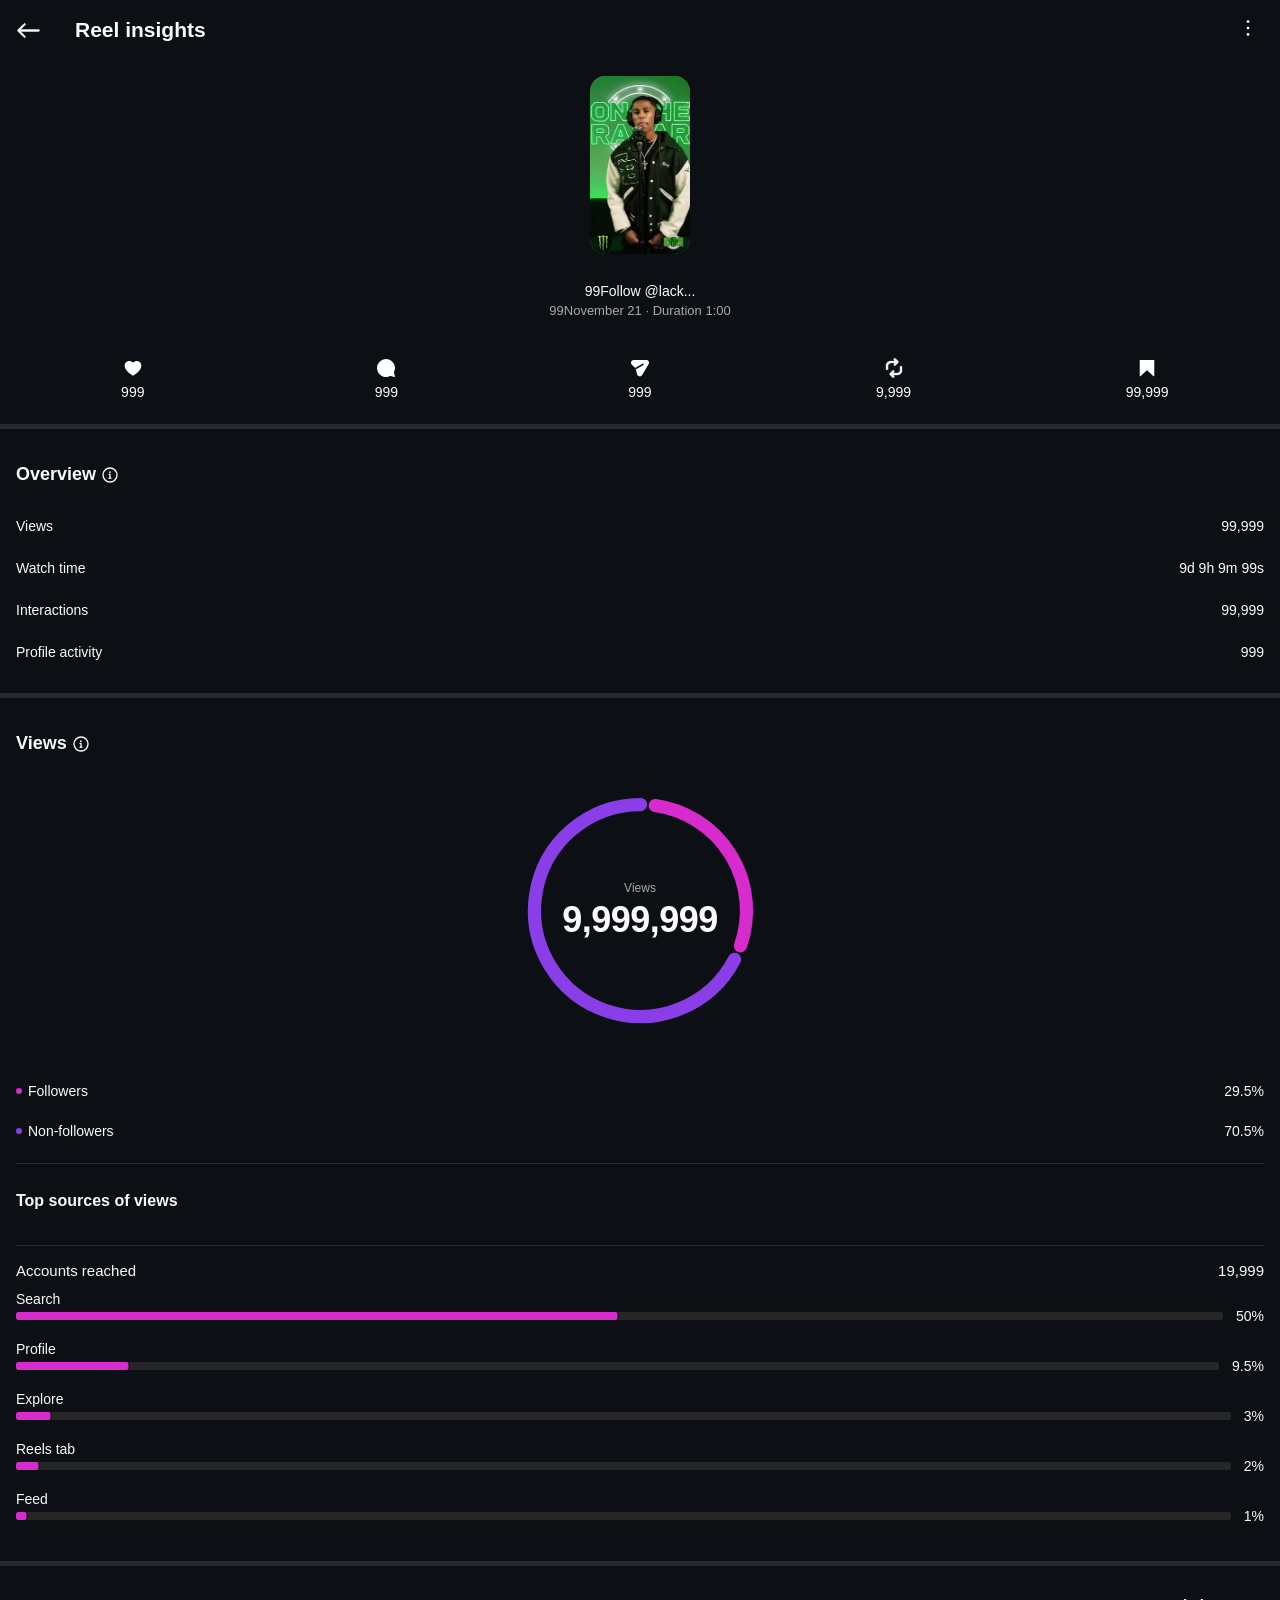
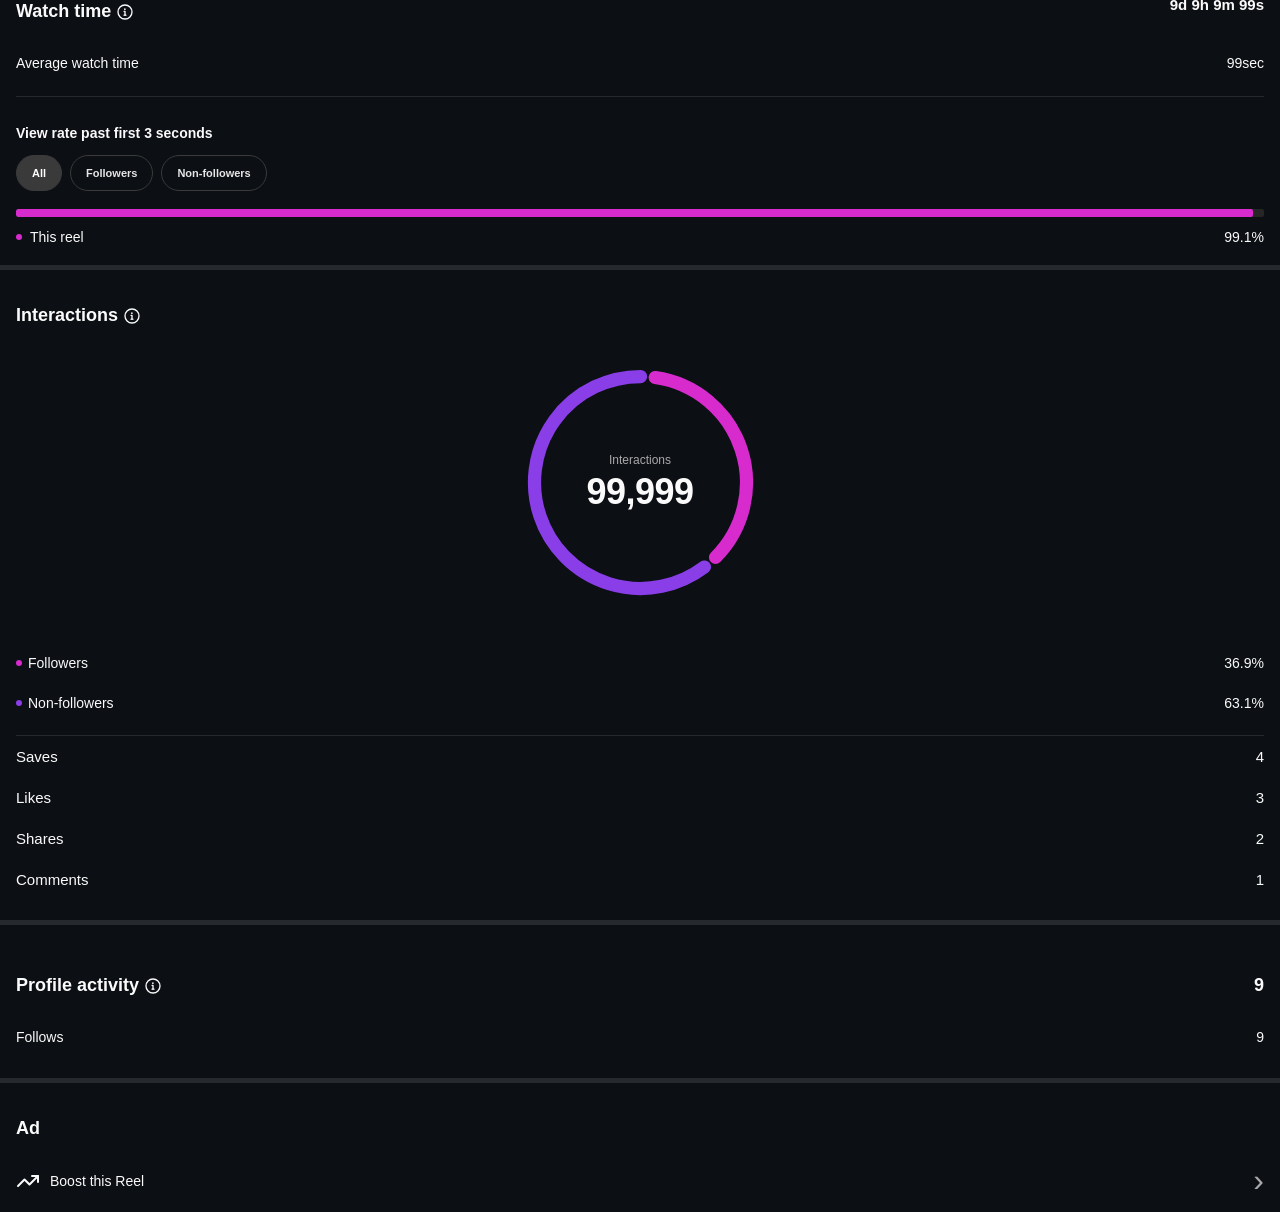
==== commit ad675eca: "Update index.html" ====
--- a/index.html
+++ b/index.html
@@ -963,3 +963,4 @@
     <script src="script.js"></script>
 </body>
 </html>
+
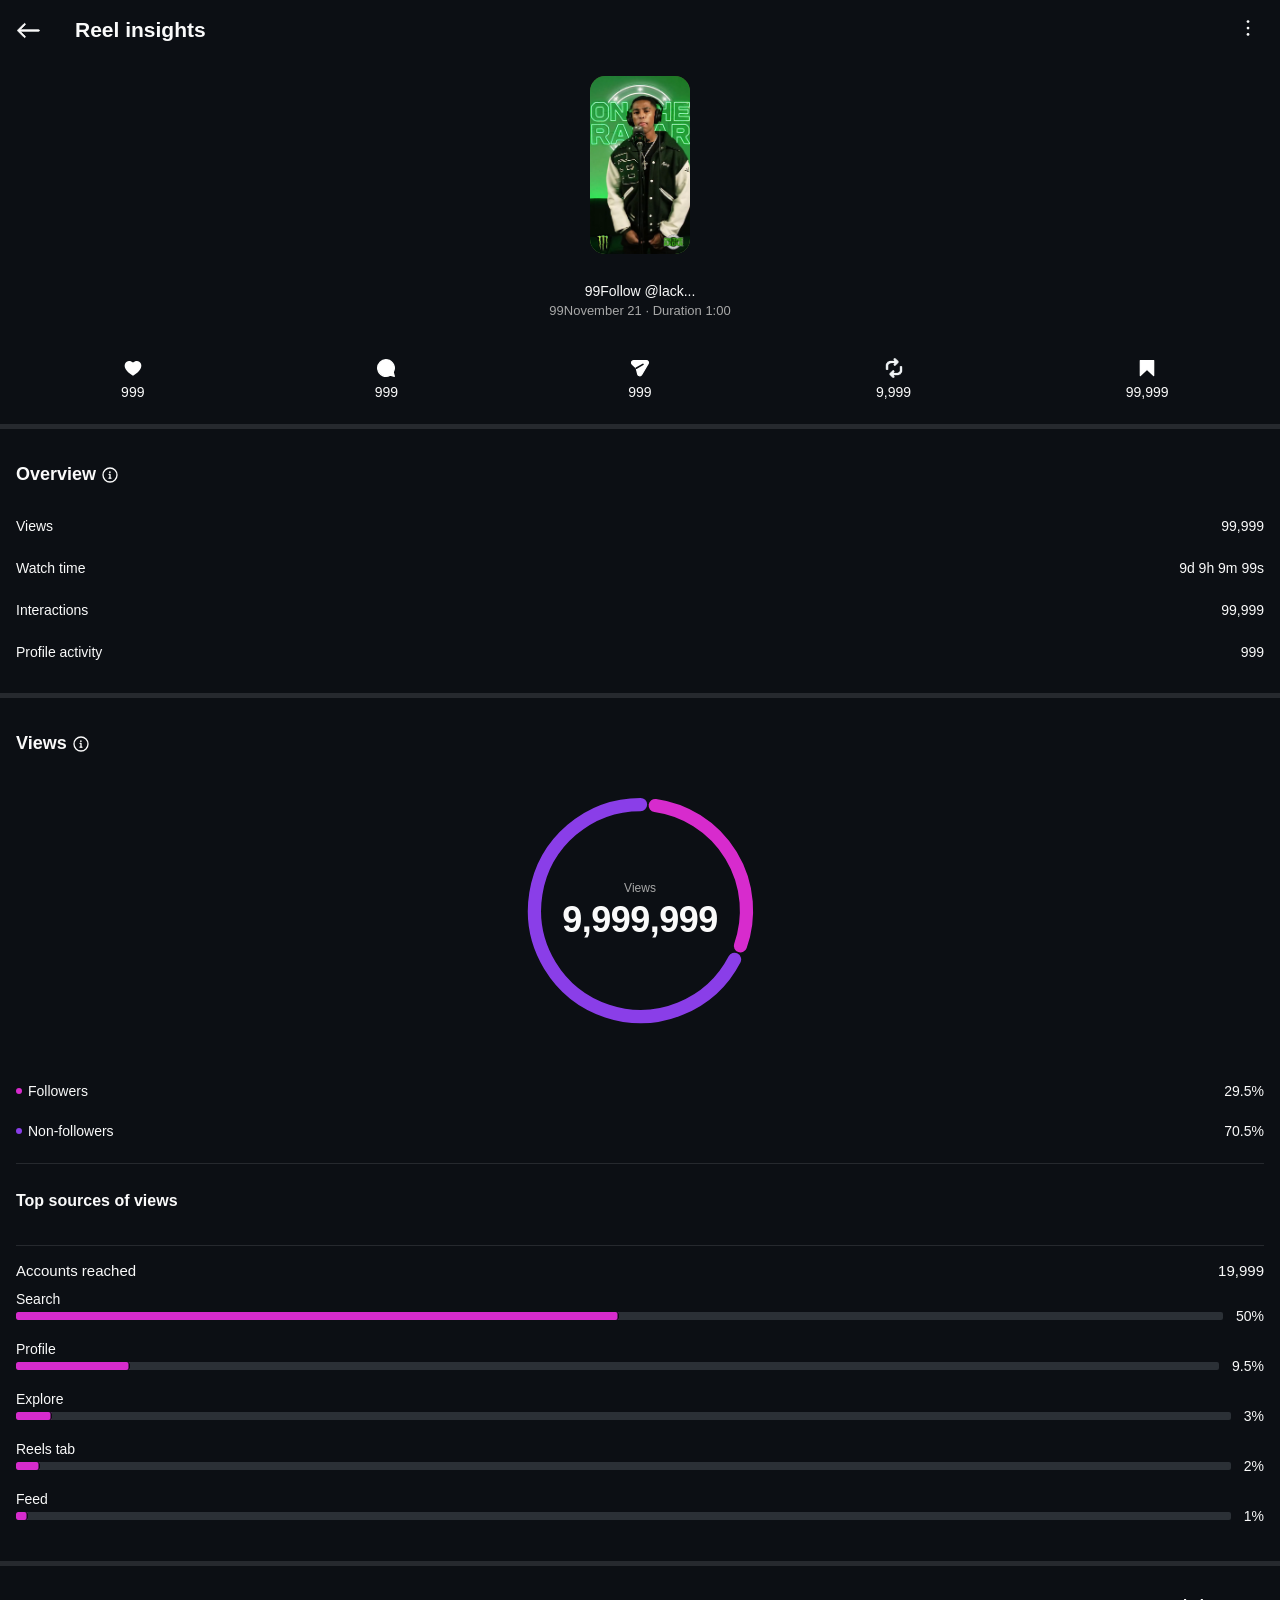
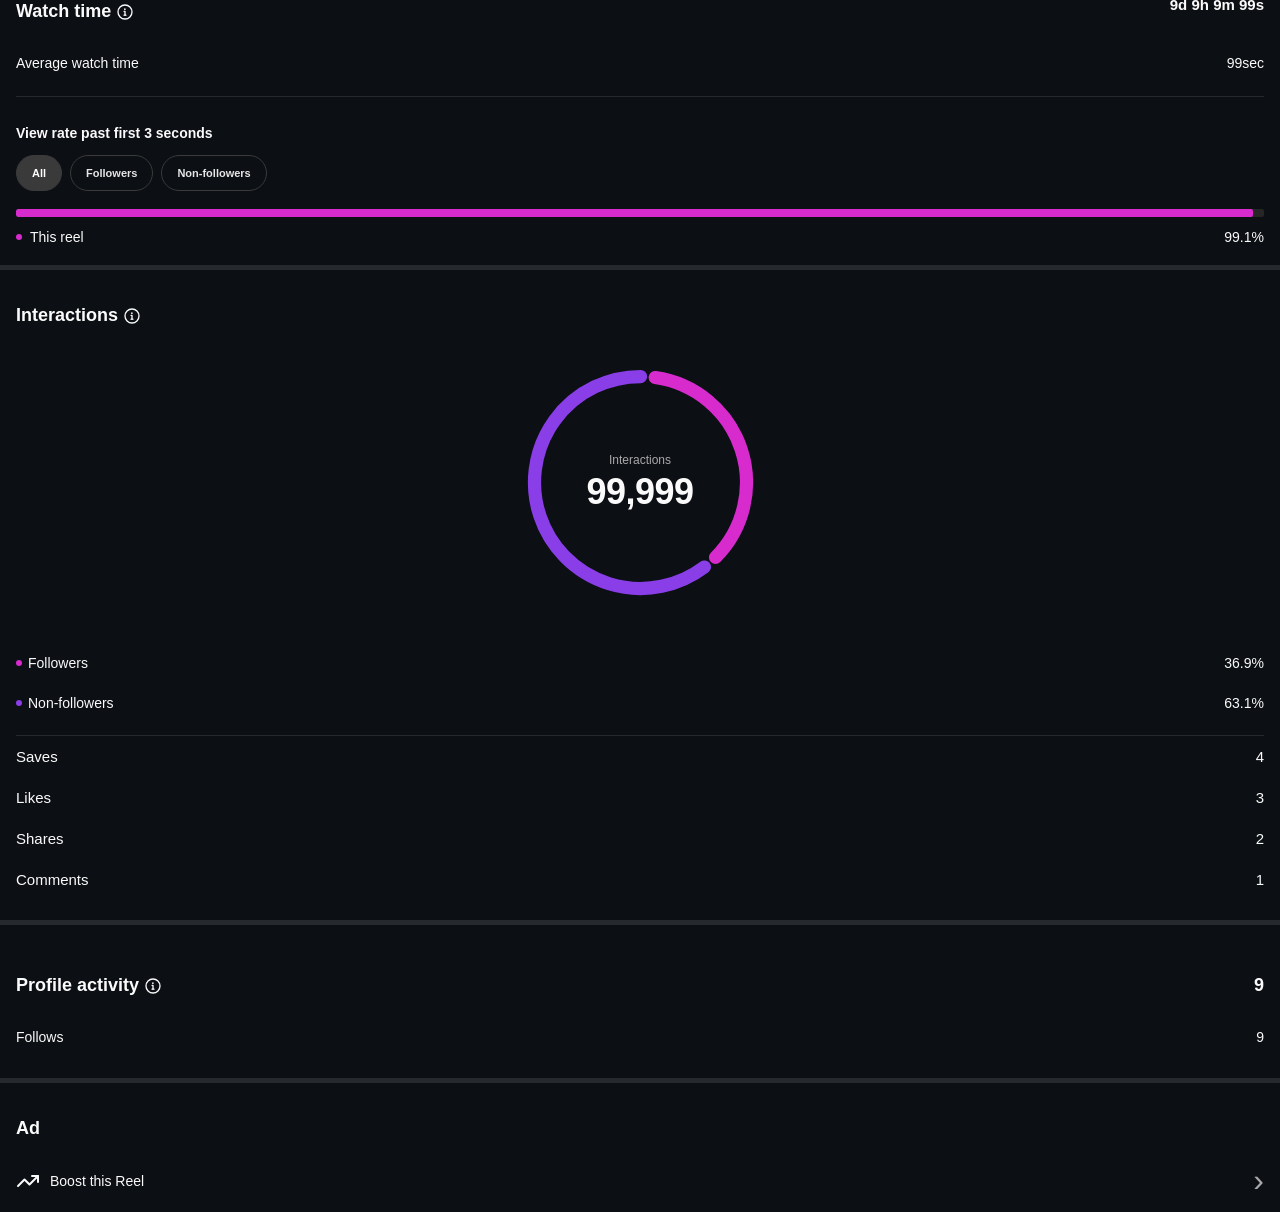
==== commit 949060b4: "Update index.html" ====
--- a/index.html
+++ b/index.html
@@ -407,7 +407,7 @@
         .source-bar-wrapper {
             flex: 1;
             height: 8px;
-            background: #262626;
+            background: #2B3036;
             border-radius: 2px;
             overflow: hidden;
         }
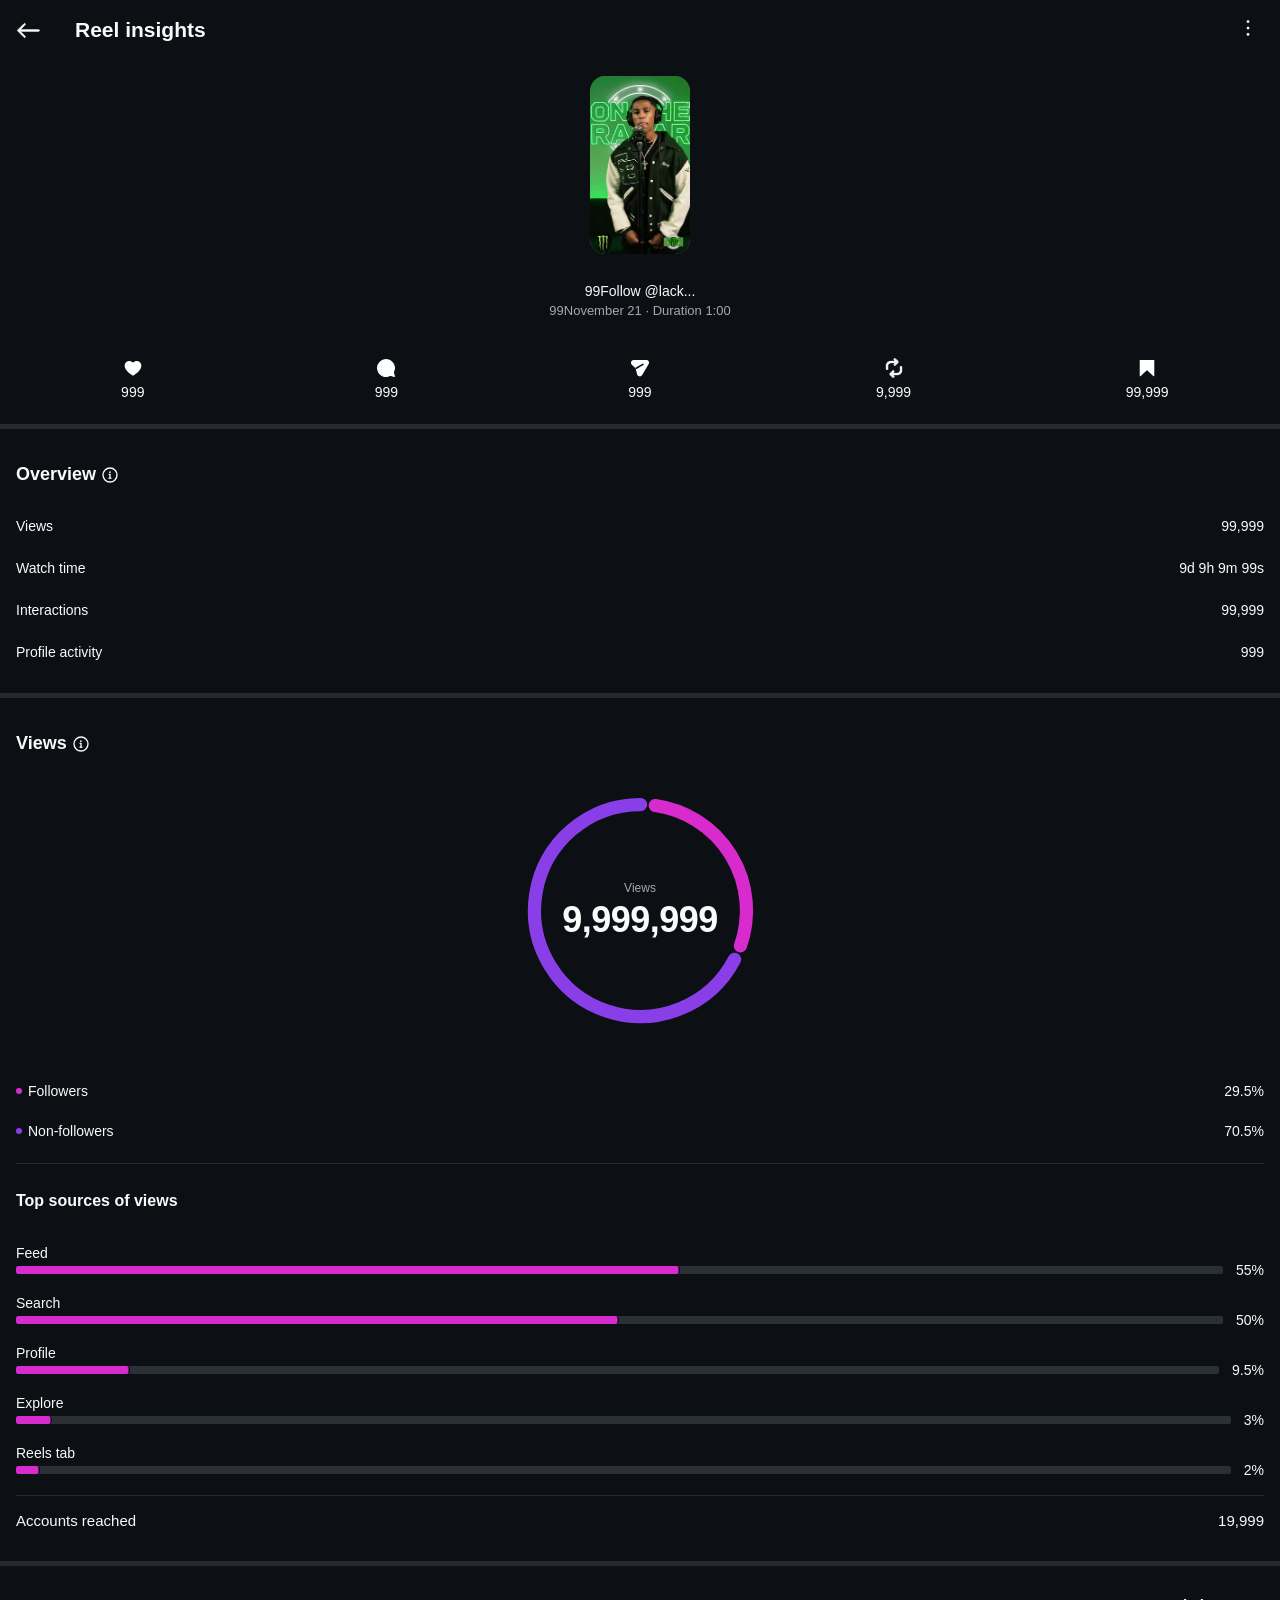
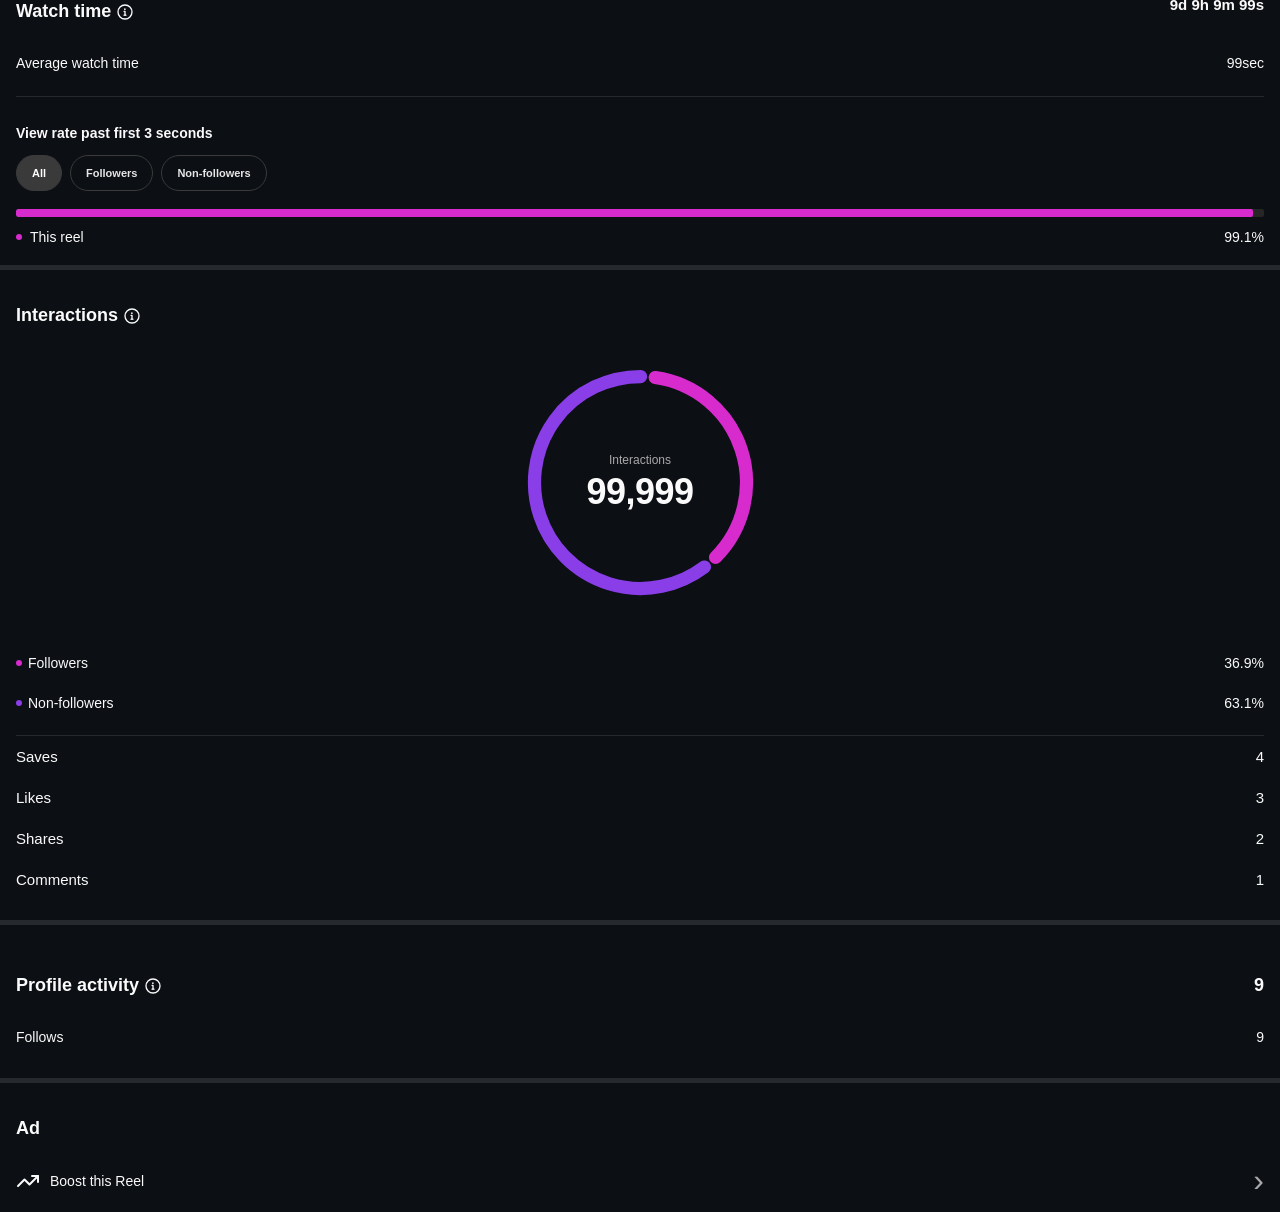
==== commit 88375453: "Update index.html" ====
--- a/index.html
+++ b/index.html
@@ -963,4 +963,3 @@
     <script src="script.js"></script>
 </body>
 </html>
-
